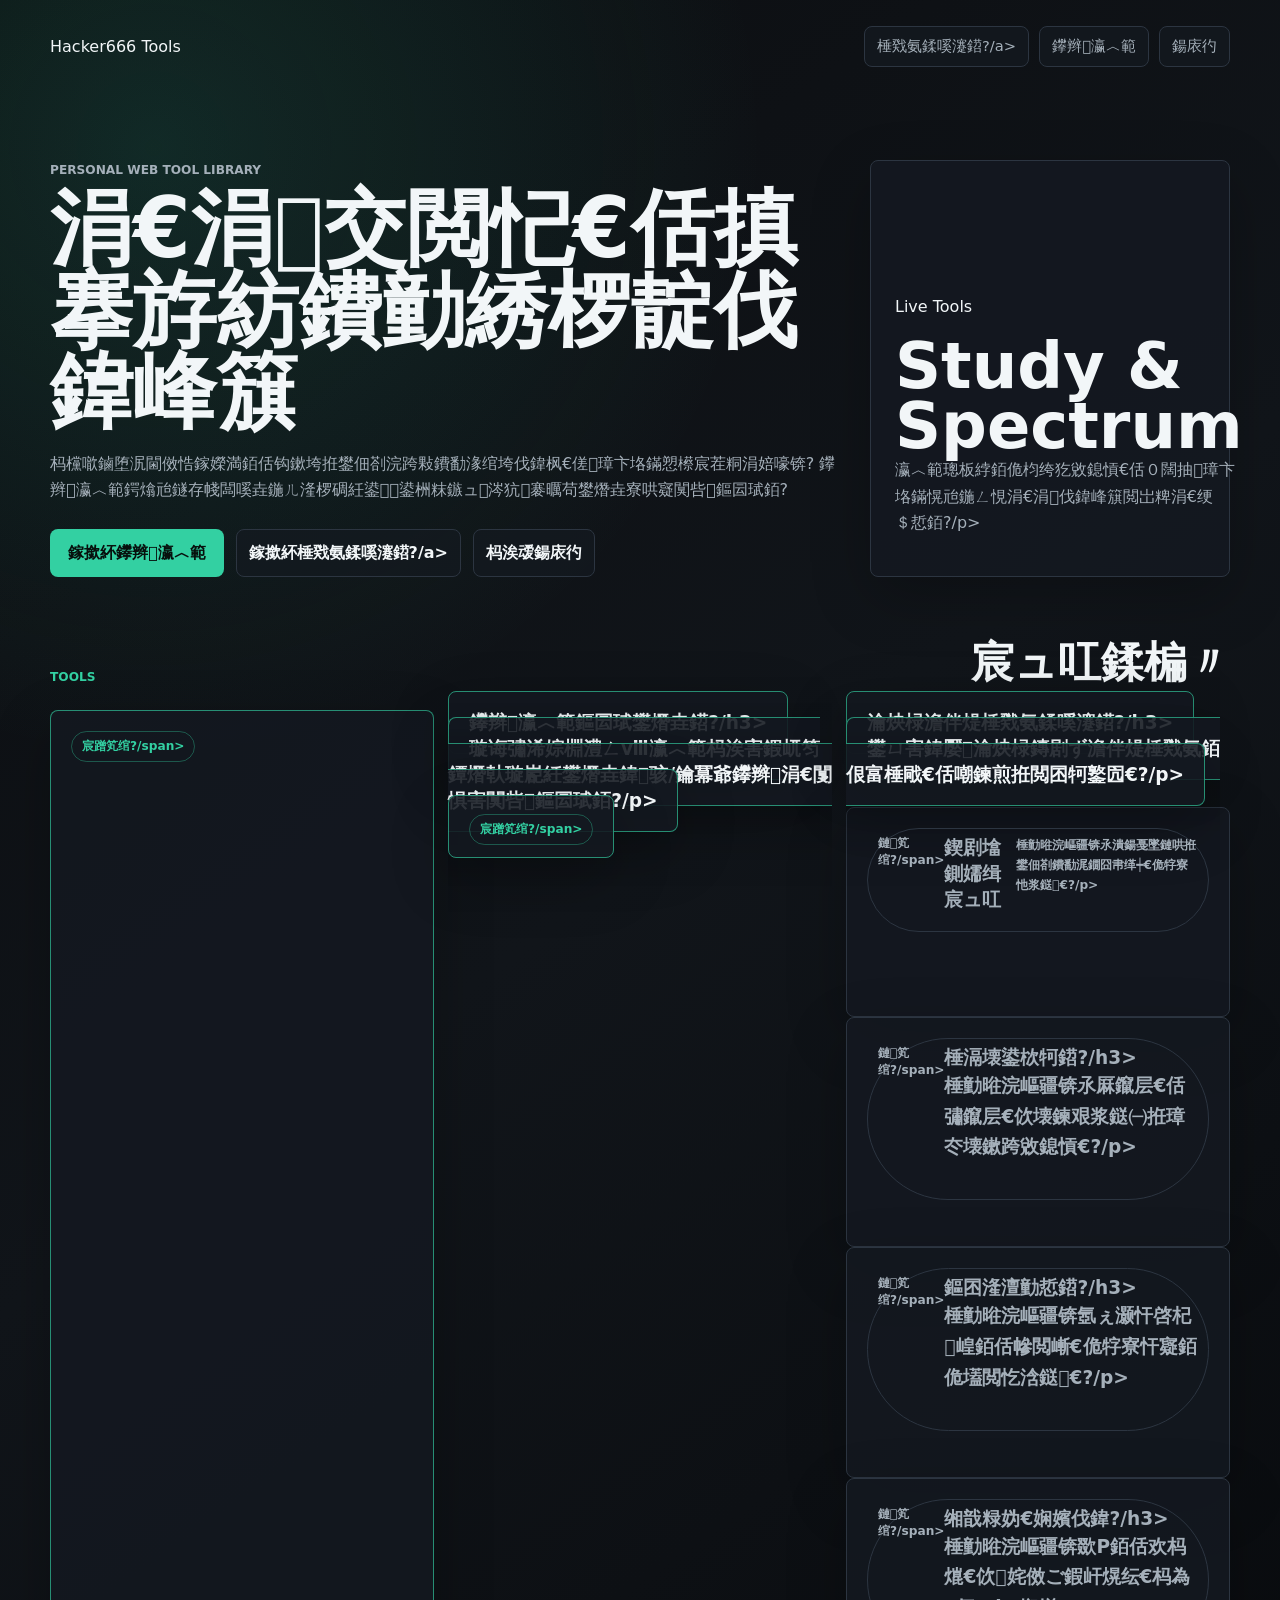
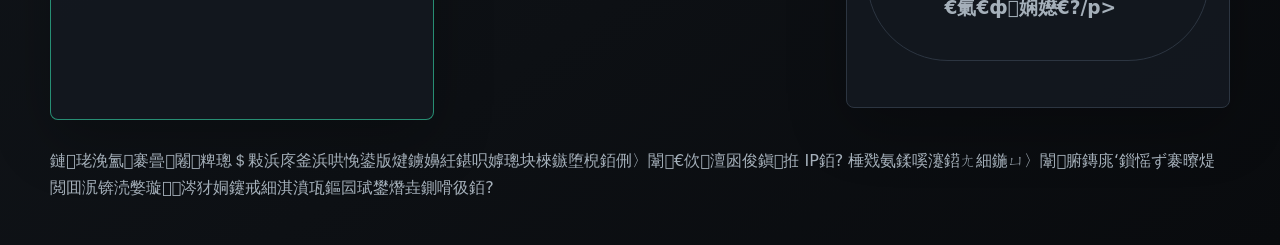
==== index.html @ 29af9483 "Generate paragraph translations with articles" ====
﻿<!doctype html>
<html lang="zh-CN">
  <head>
    <meta charset="utf-8" />
    <meta name="viewport" content="width=device-width, initial-scale=1, viewport-fit=cover" />
    <meta
      name="description"
      content="Hacker666 宸ュ叿搴擄紝鏀堕泦閫傚悎鎵嬫満銆佸钩鏉垮拰鐢佃剳浣跨敤鐨勫湪绾垮伐鍏枫€?
    />
    <title>Hacker666 宸ュ叿搴?/title>
    <link rel="preload" href="./styles.css?v=20260514-5" as="style" />
    <link rel="stylesheet" href="./styles.css?v=20260514-5" />
  </head>
  <body>
    <header class="site-shell hero">
      <nav class="nav" aria-label="涓诲鑸?>
        <a class="brand" href="./">Hacker666 Tools</a>
        <div class="nav-links">
          <a href="./tools/audio-spectrum/">棰戣氨鍒嗘瀽鍣?/a>
          <a href="./tools/english-learning/">鑻辫瀛︿範</a>
          <a href="./admin.html">鍚庡彴</a>
        </div>
      </nav>

      <section class="hero-grid" aria-labelledby="home-title">
        <div class="hero-copy">
          <p class="eyebrow">Personal Web Tool Library</p>
          <h1 id="home-title">涓€涓交閲忋€佸搷搴斿紡鐨勭綉椤靛伐鍏峰簱</h1>
          <p>
            杩欓噷鏀堕泦閫傚悎鎵嬫満銆佸钩鏉垮拰鐢佃剳浣跨敤鐨勫湪绾垮伐鍏枫€傞璋卞垎鏋愬櫒宸茬粡涓婄嚎锛?
            鑻辫瀛︿範鍔熻兘鐩存帴闆嗘垚鍦ㄦ湰椤碉紝鍙鍙栦粖鏃ュ涔犺褰曞苟鐢熸垚寮哄寲闃呰鏂囩珷銆?
          </p>
          <div class="hero-actions">
            <a class="primary-link" href="./tools/english-learning/">鎵撳紑鑻辫瀛︿範</a>
            <a class="secondary-link" href="./tools/audio-spectrum/">鎵撳紑棰戣氨鍒嗘瀽鍣?/a>
            <a class="secondary-link" href="./admin.html">杩涘叆鍚庡彴</a>
          </div>
        </div>

        <div class="hero-panel" aria-label="褰撳墠宸ュ叿鐘舵€?>
          <span class="panel-label">Live Tools</span>
          <strong>Study & Spectrum</strong>
          <p>瀛︿範璁板綍銆佹枃绔犵敓鎴愩€佸０闊抽璋卞垎鏋愰兘鍦ㄥ悓涓€涓伐鍏峰簱閲岀粺涓€绠＄悊銆?/p>
        </div>
      </section>
    </header>

    <main class="site-shell">
      <section class="section-heading">
        <p class="eyebrow">Tools</p>
        <h2>宸ュ叿鍒楄〃</h2>
      </section>

      <section class="tool-grid" aria-label="宸ュ叿鍒楄〃">
        <a class="tool-card active" href="./tools/english-learning/">
          <span class="status-pill">宸蹭笂绾?/span>
          <h3>鑻辫瀛︿範鏂囩珷鐢熸垚鍣?/h3>
          <p>璇诲彇浠婃棩澧ㄥⅷ瀛︿範杩涘害鍜屼笉鐔熸倝璇嶏紝鐢熸垚鍏骇/鑰冪爺鑻辫涓€闅惧害闃呰鏂囩珷銆?/p>
        </a>

        <a class="tool-card active" href="./tools/audio-spectrum/">
          <span class="status-pill">宸蹭笂绾?/span>
          <h3>瀹炴椂澹伴煶棰戣氨鍒嗘瀽鍣?/h3>
          <p>鐢ㄩ害鍏嬮瀹炴椂鏄剧ず澹伴煶棰戣氨銆佷富棰戙€佸嘲鍊煎拰閲囨牱鐜囥€?/p>
        </a>

        <article class="tool-card">
          <span class="status-pill muted">鏈笂绾?/span>
          <h3>鍥剧墖鍘嬬缉宸ュ叿</h3>
          <p>棰勭暀浣嶇疆锛氶潰鍚戞墜鏈哄拰鐢佃剳鐨勫浘鐗囧帇缂┿€佹牸寮忚浆鎹€?/p>
        </article>

        <article class="tool-card">
          <span class="status-pill muted">鏈笂绾?/span>
          <h3>棰滆壊鍙栨牱鍣?/h3>
          <p>棰勭暀浣嶇疆锛氶厤鑹层€佸彇鑹层€佽壊鍊艰浆鎹㈠拰璋冭壊鏉跨敓鎴愩€?/p>
        </article>

        <article class="tool-card">
          <span class="status-pill muted">鏈笂绾?/span>
          <h3>鏂囨湰澶勭悊鍣?/h3>
          <p>棰勭暀浣嶇疆锛氬ぇ灏忓啓杞崲銆佸幓閲嶃€佹牸寮忓寲銆佹壒閲忔浛鎹€?/p>
        </article>

        <article class="tool-card">
          <span class="status-pill muted">鏈笂绾?/span>
          <h3>缃戠粶妫€娴嬪伐鍏?/h3>
          <p>棰勭暀浣嶇疆锛欼P銆佸欢杩熴€佽姹傚ご鍜屽熀纭€杩為€氭€ф娴嬨€?/p>
        </article>
      </section>
    </main>

    <footer class="site-shell footer">
      <p>
        鏈珯浼氳褰曡闂粺璁＄敤浜庝釜浜哄悗鍙版煡鐪嬶紝鍖呮嫭璁块棶鏃堕棿銆侀〉闈€佽澶囦俊鎭拰 IP銆?
        棰戣氨鍒嗘瀽鍣ㄤ細鍦ㄩ〉闈腑鏄庣‘鎻愮ず褰曢煶閲囬泦锛涜嫳璇涔犲姛鑳戒細淇濆瓨鏂囩珷鐢熸垚鍘嗗彶銆?
      </p>
    </footer>

    <script src="./analytics.js?v=20260514-5" defer></script>
    <script src="./register-sw.js?v=20260514-5" defer></script>
  </body>
</html>
---- styles.css ----
:root {
  color-scheme: dark;
  --bg: #0b0d10;
  --panel: #141920;
  --panel-strong: #1d242d;
  --ink: #f2f6f8;
  --muted: #a5b0ba;
  --line: #2c3541;
  --primary: #33d0a2;
  --primary-ink: #07100d;
  --accent: #f0b84a;
  --danger: #ff6b6b;
  font-family:
    Inter, ui-sans-serif, system-ui, -apple-system, BlinkMacSystemFont, "Segoe UI",
    sans-serif;
}

* {
  box-sizing: border-box;
}

html {
  min-height: 100%;
  background: var(--bg);
}

body {
  margin: 0;
  min-width: 280px;
  min-height: 100vh;
  min-height: 100svh;
  overflow-x: hidden;
  background:
    radial-gradient(circle at 12% 8%, rgba(51, 208, 162, 0.14), transparent 30%),
    linear-gradient(145deg, #0b0d10 0%, #11151a 48%, #090b0e 100%);
  color: var(--ink);
}

a {
  color: inherit;
  text-decoration: none;
}

button,
input,
select {
  min-width: 0;
  font: inherit;
}

.site-shell {
  width: min(1180px, calc(100% - clamp(16px, 4vw, 44px)));
  margin: 0 auto;
}

.hero {
  padding-top: max(18px, env(safe-area-inset-top));
}

.nav {
  display: flex;
  align-items: center;
  justify-content: space-between;
  gap: 16px;
  min-height: 56px;
}

.brand {
  color: var(--primary);
  font-weight: 900;
}

.nav-links {
  display: flex;
  flex-wrap: wrap;
  justify-content: flex-end;
  gap: 10px;
  color: var(--muted);
  font-size: 0.92rem;
}

.nav-links a,
.secondary-link,
.back-link {
  border: 1px solid var(--line);
  border-radius: 8px;
  padding: 10px 12px;
  background: rgba(20, 25, 32, 0.72);
}

.hero-grid {
  display: grid;
  grid-template-columns: minmax(0, 1fr) minmax(260px, 360px);
  gap: clamp(16px, 3vw, 28px);
  align-items: stretch;
  padding: clamp(34px, 7vw, 86px) 0 clamp(28px, 5vw, 56px);
}

.hero-copy {
  min-width: 0;
}

.eyebrow {
  margin: 0 0 8px;
  color: var(--primary);
  font-size: 0.76rem;
  font-weight: 850;
  letter-spacing: 0;
  text-transform: uppercase;
}

h1,
h2,
h3,
p {
  margin-top: 0;
}

h1 {
  margin-bottom: 18px;
  max-width: 12em;
  overflow-wrap: anywhere;
  font-size: clamp(2rem, 7vw, 5.2rem);
  line-height: 0.98;
}

h2 {
  margin-bottom: 0;
  font-size: clamp(1.6rem, 4vw, 2.7rem);
}

h3 {
  margin-bottom: 12px;
  font-size: 1.16rem;
}

.hero-copy p,
.hero-panel p,
.tool-card p,
.footer p {
  color: var(--muted);
  line-height: 1.65;
}

.hero-actions {
  display: flex;
  flex-wrap: wrap;
  gap: 12px;
  margin-top: 26px;
}

.primary-link,
.primary-button,
.secondary-button {
  display: inline-flex;
  min-height: 48px;
  align-items: center;
  justify-content: center;
  border: 0;
  border-radius: 8px;
  padding: 0 18px;
  background: var(--primary);
  color: var(--primary-ink);
  font-weight: 850;
  cursor: pointer;
  touch-action: manipulation;
}

.secondary-button {
  border: 1px solid var(--line);
  background: var(--panel-strong);
  color: var(--ink);
}

.secondary-link {
  display: inline-flex;
  min-height: 48px;
  align-items: center;
  color: var(--ink);
  font-weight: 750;
}

.hero-panel,
.tool-card,
.admin-login,
.admin-dashboard,
.workspace,
.controls {
  border: 1px solid var(--line);
  border-radius: 8px;
  background: rgba(20, 25, 32, 0.88);
  box-shadow: 0 20px 60px rgba(0, 0, 0, 0.24);
}

.hero-panel {
  display: grid;
  align-content: end;
  min-height: 260px;
  padding: 24px;
}

.panel-label,
.status-pill {
  width: fit-content;
  border: 1px solid rgba(51, 208, 162, 0.35);
  border-radius: 999px;
  padding: 6px 10px;
  color: var(--primary);
  font-size: 0.76rem;
  font-weight: 850;
}

.hero-panel strong {
  margin-top: 20px;
  font-size: clamp(2rem, 5vw, 4rem);
  line-height: 0.95;
}

.section-heading {
  display: flex;
  align-items: end;
  justify-content: space-between;
  gap: 16px;
  margin-bottom: 18px;
}

.tool-grid {
  display: grid;
  grid-template-columns: repeat(3, minmax(0, 1fr));
  gap: 14px;
}

.tool-card {
  min-height: 210px;
  padding: 20px;
}

.tool-card.active {
  border-color: rgba(51, 208, 162, 0.65);
}

.tool-card .status-pill {
  display: inline-flex;
  margin-bottom: 26px;
}

.status-pill.muted {
  border-color: var(--line);
  color: var(--muted);
}

.footer {
  padding: 28px 0 max(28px, env(safe-area-inset-bottom));
}

.tool-body .app {
  display: grid;
  grid-template-columns: minmax(0, 1fr) clamp(280px, 26vw, 340px);
  gap: clamp(10px, 1.4vw, 18px);
  width: min(1320px, calc(100% - clamp(16px, 3vw, 32px)));
  max-width: calc(100vw - 14px);
  min-height: 100vh;
  min-height: 100svh;
  margin: 0 auto;
  padding:
    max(10px, env(safe-area-inset-top))
    0
    max(10px, env(safe-area-inset-bottom));
}

.workspace {
  display: grid;
  grid-template-rows: auto minmax(260px, 1fr) auto;
  min-width: 0;
  min-height: calc(100vh - 20px);
  min-height: calc(100svh - 20px);
  overflow: hidden;
}

.topbar {
  display: flex;
  align-items: flex-start;
  justify-content: space-between;
  gap: 18px;
  padding: clamp(14px, 2vw, 24px);
}

.back-link {
  display: inline-flex;
  width: fit-content;
  margin-bottom: 12px;
  color: var(--muted);
  font-size: 0.88rem;
}

.tool-body h1,
.admin-shell h1 {
  font-size: clamp(1.55rem, 3.3vw, 3.35rem);
  line-height: 1.05;
}

.meter {
  position: relative;
  width: min(28vw, 240px);
  height: 12px;
  margin-top: 8px;
  overflow: hidden;
  border: 1px solid var(--line);
  border-radius: 999px;
  background: #0a0d10;
}

.meter-fill {
  display: block;
  width: 0%;
  height: 100%;
  border-radius: inherit;
  background: linear-gradient(90deg, var(--primary), var(--accent), var(--danger));
  transition: width 90ms linear;
}

.visualizer {
  position: relative;
  min-height: clamp(240px, 48svh, 620px);
  overflow: hidden;
  contain: size layout paint;
  border-block: 1px solid var(--line);
  background:
    linear-gradient(rgba(255, 255, 255, 0.045) 1px, transparent 1px),
    linear-gradient(90deg, rgba(255, 255, 255, 0.045) 1px, transparent 1px),
    #0a0d10;
  background-size: 100% 20%, 10% 100%, auto;
}

canvas {
  display: block;
  width: 100%;
  height: 100%;
  min-height: inherit;
  touch-action: none;
}

.idle {
  position: absolute;
  inset: 0;
  display: grid;
  place-content: center;
  gap: 8px;
  padding: 24px;
  color: var(--muted);
  text-align: center;
  pointer-events: none;
}

.idle strong {
  color: var(--ink);
  font-size: 1.2rem;
}

.idle.is-hidden,
.is-hidden {
  display: none !important;
}

.frequency-scale {
  position: absolute;
  inset-inline: clamp(10px, 2vw, 18px);
  bottom: 12px;
  display: none;
  justify-content: space-between;
  color: rgba(242, 246, 248, 0.62);
  font-size: 0.76rem;
  pointer-events: none;
}

.readouts {
  display: grid;
  grid-template-columns: repeat(4, minmax(0, 1fr));
}

.readouts article {
  min-width: 0;
  border-right: 1px solid var(--line);
  padding: clamp(12px, 1.8vw, 20px) clamp(12px, 2vw, 24px);
}

.readouts article:last-child {
  border-right: 0;
}

.label {
  display: block;
  margin-bottom: 8px;
  color: var(--muted);
  font-size: 0.82rem;
}

.readouts strong {
  display: block;
  overflow-wrap: anywhere;
  font-size: clamp(1.1rem, 2.5vw, 2.2rem);
  line-height: 1;
}

.controls {
  display: grid;
  grid-auto-rows: max-content;
  gap: clamp(14px, 1.7vw, 20px);
  align-self: stretch;
  min-width: 0;
  padding: clamp(16px, 2vw, 22px);
}

.control-header {
  display: flex;
  align-items: flex-start;
  justify-content: space-between;
  gap: 12px;
}

.status {
  margin: 0;
  color: var(--muted);
  font-size: 0.9rem;
}

.primary-button:disabled {
  cursor: wait;
  opacity: 0.65;
}

.field,
.login-form label {
  display: grid;
  gap: 10px;
  color: var(--muted);
  font-size: 0.92rem;
}

input[type="range"] {
  width: 100%;
  accent-color: var(--primary);
}

select,
input[type="password"] {
  width: 100%;
  min-height: 42px;
  border: 1px solid var(--line);
  border-radius: 8px;
  background: var(--panel-strong);
  color: var(--ink);
  padding: 0 12px;
}

.notice,
.form-message,
.recording-disclosure {
  margin: 0;
  border: 1px solid rgba(240, 184, 74, 0.35);
  border-radius: 8px;
  background: rgba(240, 184, 74, 0.08);
  color: #f3d79a;
  padding: 14px;
  font-size: 0.88rem;
  line-height: 1.5;
  overflow-wrap: anywhere;
}

.recording-disclosure {
  border-color: rgba(255, 107, 107, 0.45);
  background: rgba(255, 107, 107, 0.09);
  color: #ffd2d2;
  font-weight: 750;
}

.notice.error {
  border-color: rgba(255, 107, 107, 0.45);
  background: rgba(255, 107, 107, 0.08);
  color: #ffb4b4;
}

.admin-shell {
  width: min(1120px, calc(100% - clamp(16px, 4vw, 44px)));
  min-height: 100svh;
  margin: 0 auto;
  padding: max(18px, env(safe-area-inset-top)) 0 max(18px, env(safe-area-inset-bottom));
}

.admin-login {
  width: min(460px, 100%);
  margin: min(12vh, 90px) auto 0;
  padding: clamp(18px, 4vw, 30px);
}

.login-form {
  display: grid;
  gap: 16px;
}

.admin-dashboard {
  padding: clamp(16px, 3vw, 28px);
}

.admin-header {
  display: flex;
  align-items: flex-start;
  justify-content: space-between;
  gap: 16px;
  margin-bottom: 18px;
}

.stat-grid {
  display: grid;
  grid-template-columns: repeat(3, minmax(0, 1fr));
  gap: 12px;
  margin-bottom: 18px;
}

.stat-grid article {
  border: 1px solid var(--line);
  border-radius: 8px;
  background: var(--panel-strong);
  padding: 18px;
}

.stat-grid span {
  display: block;
  margin-bottom: 10px;
  color: var(--muted);
}

.stat-grid strong {
  font-size: clamp(1.6rem, 4vw, 2.8rem);
}

.table-wrap {
  overflow-x: auto;
  border: 1px solid var(--line);
  border-radius: 8px;
}

.admin-section {
  margin-top: 22px;
}

.section-heading.compact {
  display: block;
  margin-bottom: 12px;
}

.audio-player-panel {
  display: grid;
  grid-template-columns: minmax(0, 1fr) minmax(260px, 520px);
  gap: 14px;
  align-items: center;
  border: 1px solid var(--line);
  border-radius: 8px;
  background: var(--panel-strong);
  padding: 14px;
  margin-bottom: 12px;
}

.audio-player-panel audio {
  width: 100%;
}

table {
  width: 100%;
  min-width: 760px;
  border-collapse: collapse;
  background: #0d1116;
}

th,
td {
  border-bottom: 1px solid var(--line);
  padding: 12px;
  color: var(--muted);
  text-align: left;
  vertical-align: top;
}

th {
  color: var(--ink);
  font-size: 0.84rem;
}

code {
  color: var(--primary);
}

.table-button,
.table-link {
  display: inline-flex;
  min-height: 34px;
  align-items: center;
  justify-content: center;
  border: 1px solid var(--line);
  border-radius: 6px;
  background: var(--panel-strong);
  color: var(--ink);
  padding: 0 10px;
  cursor: pointer;
}

.english-body {
  background:
    radial-gradient(circle at 18% 10%, rgba(51, 208, 162, 0.13), transparent 28%),
    radial-gradient(circle at 88% 14%, rgba(240, 184, 74, 0.1), transparent 24%),
    linear-gradient(145deg, #0b0d10 0%, #10151a 50%, #080a0d 100%);
}

.english-shell {
  width: min(1280px, calc(100% - clamp(16px, 4vw, 44px)));
  min-height: 100svh;
  margin: 0 auto;
  padding: max(18px, env(safe-area-inset-top)) 0 max(18px, env(safe-area-inset-bottom));
}

.english-lock,
.english-app,
.article-stage,
.learning-side > section {
  border: 1px solid var(--line);
  border-radius: 8px;
  background: rgba(20, 25, 32, 0.88);
  box-shadow: 0 20px 60px rgba(0, 0, 0, 0.24);
}

.english-lock {
  width: min(560px, 100%);
  margin: min(10vh, 86px) auto 0;
  padding: clamp(18px, 4vw, 30px);
}

.english-lock p {
  color: var(--muted);
  line-height: 1.65;
}

.english-app {
  padding: clamp(14px, 2.6vw, 28px);
}

.english-header {
  display: flex;
  align-items: flex-start;
  justify-content: space-between;
  gap: 16px;
  margin-bottom: 18px;
}

.english-header h1 {
  font-size: clamp(1.65rem, 4.8vw, 4.2rem);
  line-height: 1;
}

.english-actions {
  display: flex;
  flex-wrap: wrap;
  justify-content: flex-end;
  gap: 10px;
  min-width: min(480px, 100%);
}

.mode-switch {
  display: inline-grid;
  grid-template-columns: repeat(3, minmax(0, 1fr));
  min-height: 48px;
  overflow: hidden;
  border: 1px solid var(--line);
  border-radius: 8px;
  background: #0d1116;
}

.mode-switch label {
  min-width: 0;
  cursor: pointer;
}

.mode-switch input {
  position: absolute;
  opacity: 0;
  pointer-events: none;
}

.mode-switch span {
  display: grid;
  min-height: 46px;
  min-width: 70px;
  place-items: center;
  padding: 0 12px;
  color: var(--muted);
  font-size: 0.9rem;
  font-weight: 800;
}

.mode-switch input:checked + span {
  background: rgba(51, 208, 162, 0.14);
  color: var(--primary);
}

.mode-switch input:disabled + span {
  cursor: wait;
  opacity: 0.55;
}

.generation-status {
  display: grid;
  gap: 10px;
  margin: -4px 0 14px;
  border: 1px solid rgba(51, 208, 162, 0.35);
  border-radius: 8px;
  background: rgba(51, 208, 162, 0.08);
  padding: 12px 14px;
}

.generation-status strong,
.generation-status span {
  display: block;
}

.generation-status strong {
  color: var(--primary);
}

.generation-status span {
  color: var(--muted);
  margin-top: 3px;
}

.generation-status.error {
  border-color: rgba(255, 107, 107, 0.45);
  background: rgba(255, 107, 107, 0.08);
}

.generation-status.error strong {
  color: var(--danger);
}

.generation-progress {
  height: 7px;
  overflow: hidden;
  border-radius: 999px;
  background: rgba(255, 255, 255, 0.08);
}

.generation-progress span {
  display: block;
  width: 8%;
  height: 100%;
  border-radius: inherit;
  background: linear-gradient(90deg, var(--primary), var(--accent));
  transition: width 0.3s ease;
}

.learning-status {
  display: grid;
  grid-template-columns: repeat(4, minmax(0, 1fr));
  gap: 12px;
  margin-bottom: 14px;
}

.learning-status article {
  min-width: 0;
  border: 1px solid var(--line);
  border-radius: 8px;
  background: var(--panel-strong);
  padding: 16px;
}

.learning-status span {
  display: block;
  margin-bottom: 8px;
  color: var(--muted);
  font-size: 0.86rem;
}

.learning-status strong {
  display: block;
  overflow-wrap: anywhere;
  font-size: clamp(1.45rem, 3vw, 2.45rem);
  line-height: 1;
}

.english-layout {
  display: grid;
  grid-template-columns: minmax(0, 1fr) minmax(280px, 360px);
  gap: 14px;
  margin-top: 14px;
  align-items: start;
}

.article-stage {
  min-width: 0;
  min-height: 560px;
  padding: clamp(18px, 3vw, 34px);
}

.empty-state {
  display: grid;
  min-height: 360px;
  place-content: center;
  gap: 10px;
  color: var(--muted);
  text-align: center;
}

.empty-state strong {
  color: var(--ink);
  font-size: 1.25rem;
}

.article-header {
  border-bottom: 1px solid var(--line);
  padding-bottom: 18px;
  margin-bottom: 22px;
}

.article-header h2 {
  margin: 18px 0 12px;
  font-size: clamp(1.7rem, 4vw, 3.2rem);
  line-height: 1.04;
}

.article-header p {
  color: var(--muted);
  line-height: 1.7;
}

.article-meta {
  display: flex;
  flex-wrap: wrap;
  gap: 8px;
  color: var(--muted);
  font-size: 0.86rem;
}

.article-meta span {
  border: 1px solid var(--line);
  border-radius: 999px;
  padding: 6px 10px;
  background: #0d1116;
}

.article-content {
  color: #eef4f2;
  font-size: clamp(1rem, 1.4vw, 1.13rem);
  line-height: 1.9;
}

.article-content p {
  margin-bottom: 1.1em;
}

.article-paragraph {
  position: relative;
  margin-bottom: 1.1em;
}

.article-paragraph p {
  margin-bottom: 0;
}

.paragraph-tools {
  display: flex;
  justify-content: flex-end;
  margin: 8px 0 0;
}

.paragraph-tools button {
  appearance: none;
  -webkit-appearance: none;
  min-height: 30px;
  border: 1px solid var(--line);
  border-radius: 8px;
  background: rgba(255, 255, 255, 0.04);
  color: var(--muted);
  padding: 0 10px;
  font-size: 0.78rem;
  cursor: pointer;
}

.paragraph-tools button:hover,
.paragraph-tools button:focus-visible {
  border-color: rgba(51, 208, 162, 0.55);
  color: var(--primary);
}

.paragraph-tools button:disabled {
  cursor: wait;
  opacity: 0.65;
}

.paragraph-translation {
  margin-top: 10px;
  border-left: 3px solid rgba(51, 208, 162, 0.65);
  border-radius: 0 8px 8px 0;
  background: rgba(51, 208, 162, 0.08);
  color: #d9eee8;
  padding: 10px 12px;
  font-size: 0.96rem;
  line-height: 1.75;
}

.highlight-word,
.lookup-word {
  appearance: none;
  -webkit-appearance: none;
  display: inline;
  min-width: 0;
  min-height: 0;
  border: 0;
  border-radius: 0;
  background: transparent;
  color: inherit;
  margin: 0;
  padding: 0;
  font: inherit;
  line-height: inherit;
  letter-spacing: inherit;
  word-spacing: inherit;
  text-align: inherit;
  vertical-align: baseline;
  -webkit-tap-highlight-color: transparent;
  cursor: pointer;
}

.highlight-word {
  border-bottom: 1px solid rgba(240, 184, 74, 0.8);
  border-radius: 0;
  background: linear-gradient(to top, rgba(240, 184, 74, 0.18) 38%, transparent 38%);
  color: #ffe4a8;
  padding: 0;
}

.lookup-word:hover,
.lookup-word:focus-visible {
  color: var(--accent);
  text-decoration: underline;
  text-decoration-thickness: 1px;
  text-underline-offset: 3px;
}

.learning-side {
  display: grid;
  gap: 14px;
  min-width: 0;
}

.learning-side > section {
  padding: 16px;
}

.word-list,
.history-list {
  display: grid;
  gap: 8px;
  max-height: 420px;
  overflow: auto;
}

.study-word {
  display: flex;
  align-items: center;
  justify-content: space-between;
  gap: 10px;
  border: 1px solid var(--line);
  border-radius: 8px;
  background: #0d1116;
  padding: 10px;
}

.study-word strong {
  min-width: 0;
  overflow-wrap: anywhere;
}

.study-word em {
  flex: 0 0 auto;
  color: var(--accent);
  font-size: 0.78rem;
  font-style: normal;
}

.history-item {
  display: grid;
  gap: 6px;
  width: 100%;
  border: 1px solid var(--line);
  border-radius: 8px;
  background: #0d1116;
  color: var(--ink);
  padding: 12px;
  text-align: left;
  cursor: pointer;
}

.history-item.active {
  border-color: rgba(51, 208, 162, 0.65);
  background: rgba(51, 208, 162, 0.08);
}

.history-item span,
.muted-text {
  color: var(--muted);
  font-size: 0.88rem;
}

.meaning-popover {
  position: fixed;
  z-index: 20;
  width: min(360px, calc(100vw - 24px));
  border: 1px solid rgba(240, 184, 74, 0.4);
  border-radius: 8px;
  background: rgba(15, 18, 23, 0.98);
  box-shadow: 0 18px 60px rgba(0, 0, 0, 0.45);
  padding: 16px;
}

.meaning-popover button {
  position: absolute;
  top: 8px;
  right: 8px;
  width: 30px;
  height: 30px;
  border: 1px solid var(--line);
  border-radius: 50%;
  background: var(--panel-strong);
  color: var(--ink);
  cursor: pointer;
}

.meaning-popover strong {
  display: block;
  padding-right: 34px;
  color: var(--accent);
  font-size: 1.2rem;
}

.meaning-popover p {
  margin: 10px 0 8px;
  color: var(--ink);
  line-height: 1.55;
}

.meaning-popover span {
  color: var(--muted);
  font-size: 0.9rem;
  line-height: 1.5;
}

.quiz-panel {
  border-top: 1px solid var(--line);
  margin-top: 26px;
  padding-top: 22px;
}

.accuracy-chart,
.score-card,
.quiz-question {
  border: 1px solid var(--line);
  border-radius: 8px;
  background: #0d1116;
}

.accuracy-chart {
  color: var(--primary);
  padding: 14px;
  margin-bottom: 14px;
}

.accuracy-chart svg {
  display: block;
  width: 100%;
  height: 120px;
}

.accuracy-chart circle {
  fill: var(--accent);
  stroke: #0d1116;
  stroke-width: 3;
}

.accuracy-labels {
  display: flex;
  justify-content: space-between;
  gap: 12px;
  color: var(--muted);
}

.accuracy-labels strong {
  color: var(--ink);
}

.accuracy-empty {
  border: 1px dashed var(--line);
  border-radius: 8px;
  color: var(--muted);
  padding: 14px;
  margin-bottom: 14px;
}

.score-card {
  display: flex;
  align-items: center;
  justify-content: space-between;
  gap: 12px;
  margin-bottom: 14px;
  padding: 16px;
}

.score-card strong {
  color: var(--primary);
  font-size: 2rem;
}

.score-card span {
  color: var(--muted);
}

.quiz-question {
  padding: clamp(14px, 2vw, 20px);
  margin-bottom: 14px;
}

.quiz-question.correct {
  border-color: rgba(51, 208, 162, 0.55);
}

.quiz-question.wrong {
  border-color: rgba(255, 107, 107, 0.55);
}

.quiz-question header span {
  display: block;
  color: var(--accent);
  font-size: 0.82rem;
  margin-bottom: 8px;
}

.quiz-question h3 {
  font-size: clamp(1rem, 1.8vw, 1.22rem);
  line-height: 1.45;
}

.quiz-options {
  display: grid;
  gap: 9px;
}

.quiz-options label {
  display: grid;
  grid-template-columns: 20px 34px minmax(0, 1fr);
  gap: 12px;
  align-items: start;
  border: 1px solid var(--line);
  border-radius: 8px;
  min-height: 52px;
  padding: 12px;
  color: var(--muted);
  cursor: pointer;
}

.quiz-options input {
  margin-top: 6px;
}

.option-key {
  display: inline-grid;
  width: 28px;
  height: 28px;
  place-items: center;
  border: 1px solid var(--line);
  border-radius: 8px;
  color: var(--accent);
  font-weight: 850;
  line-height: 1;
}

.option-text {
  display: block;
  min-width: 0;
  color: inherit;
  line-height: 1.65;
  overflow-wrap: anywhere;
}

.quiz-options label:has(input:checked) {
  border-color: rgba(240, 184, 74, 0.7);
  background: rgba(240, 184, 74, 0.08);
  color: var(--ink);
}

.quiz-options label.right-answer {
  border-color: rgba(51, 208, 162, 0.7);
  background: rgba(51, 208, 162, 0.08);
  color: var(--ink);
}

.quiz-explanation {
  border-top: 1px solid var(--line);
  margin-top: 14px;
  padding-top: 14px;
}

.quiz-explanation strong {
  color: var(--primary);
}

.quiz-explanation p {
  color: var(--muted);
  line-height: 1.7;
  margin: 8px 0 0;
}

.quiz-submit {
  width: min(240px, 100%);
}

@media (max-width: 1100px) {
  .tool-body .app {
    grid-template-columns: 1fr;
  }

  .workspace {
    min-height: min(720px, 70svh);
  }

  .controls {
    grid-template-columns: repeat(4, minmax(0, 1fr));
    align-items: end;
  }

  .control-header,
  .primary-button,
  .notice {
    grid-column: 1 / -1;
  }

  .english-header,
  .english-layout {
    grid-template-columns: 1fr;
  }

  .english-header {
    flex-direction: column;
  }

  .english-actions {
    justify-content: flex-start;
    min-width: 0;
  }
}

@media (max-width: 860px) {
  .hero-grid,
  .tool-grid,
  .learning-status {
    grid-template-columns: 1fr;
  }

  .stat-grid {
    grid-template-columns: 1fr;
  }

  .article-stage {
    min-height: 420px;
  }
}

@media (max-width: 760px) {
  .audio-player-panel {
    grid-template-columns: 1fr;
  }

  .nav,
  .admin-header {
    align-items: stretch;
    flex-direction: column;
  }

  .tool-body .app {
    width: min(1280px, calc(100% - 20px));
  }

  .topbar {
    flex-direction: column;
  }

  .meter {
    width: 100%;
  }

  .visualizer {
    min-height: clamp(260px, 46svh, 520px);
  }

  .controls {
    grid-template-columns: 1fr 1fr;
  }

  .english-app {
    padding: 12px;
  }

  .english-actions {
    display: grid;
    grid-template-columns: 1fr;
    width: 100%;
  }

  .readouts {
    grid-template-columns: repeat(2, minmax(0, 1fr));
  }

  .readouts article:nth-child(2) {
    border-right: 0;
  }

  .readouts article:nth-child(3),
  .readouts article:nth-child(4) {
    border-top: 1px solid var(--line);
  }

  .range-field {
    grid-column: 1 / -1;
  }
}

@media (max-width: 460px) {
  .tool-body .app {
    display: block;
    width: calc(100vw - 14px);
    max-width: calc(100vw - 14px);
  }

  .workspace,
  .controls {
    width: 100%;
    max-width: 100%;
    border-radius: 6px;
  }

  .visualizer {
    min-height: 42svh;
  }

  .frequency-scale span:nth-child(2),
  .frequency-scale span:nth-child(3) {
    display: none;
  }

  .controls {
    grid-template-columns: 1fr;
    margin-top: 8px;
  }
}

@media (orientation: landscape) and (max-height: 560px) and (min-width: 680px) {
  .tool-body .app {
    grid-template-columns: minmax(0, 1fr) minmax(230px, 30vw);
    min-height: 100svh;
  }

  .workspace {
    min-height: calc(100svh - 20px);
  }

  .topbar {
    align-items: center;
    padding-block: 10px;
  }

  .tool-body h1 {
    font-size: clamp(1.25rem, 2.6vw, 2rem);
  }

  .visualizer {
    min-height: 0;
  }

  .controls {
    grid-template-columns: 1fr;
    gap: 10px;
    overflow-y: auto;
    max-height: calc(100svh - 20px);
  }
}
---- styles.css ----
:root {
  color-scheme: dark;
  --bg: #0b0d10;
  --panel: #141920;
  --panel-strong: #1d242d;
  --ink: #f2f6f8;
  --muted: #a5b0ba;
  --line: #2c3541;
  --primary: #33d0a2;
  --primary-ink: #07100d;
  --accent: #f0b84a;
  --danger: #ff6b6b;
  font-family:
    Inter, ui-sans-serif, system-ui, -apple-system, BlinkMacSystemFont, "Segoe UI",
    sans-serif;
}

* {
  box-sizing: border-box;
}

html {
  min-height: 100%;
  background: var(--bg);
}

body {
  margin: 0;
  min-width: 280px;
  min-height: 100vh;
  min-height: 100svh;
  overflow-x: hidden;
  background:
    radial-gradient(circle at 12% 8%, rgba(51, 208, 162, 0.14), transparent 30%),
    linear-gradient(145deg, #0b0d10 0%, #11151a 48%, #090b0e 100%);
  color: var(--ink);
}

a {
  color: inherit;
  text-decoration: none;
}

button,
input,
select {
  min-width: 0;
  font: inherit;
}

.site-shell {
  width: min(1180px, calc(100% - clamp(16px, 4vw, 44px)));
  margin: 0 auto;
}

.hero {
  padding-top: max(18px, env(safe-area-inset-top));
}

.nav {
  display: flex;
  align-items: center;
  justify-content: space-between;
  gap: 16px;
  min-height: 56px;
}

.brand {
  color: var(--primary);
  font-weight: 900;
}

.nav-links {
  display: flex;
  flex-wrap: wrap;
  justify-content: flex-end;
  gap: 10px;
  color: var(--muted);
  font-size: 0.92rem;
}

.nav-links a,
.secondary-link,
.back-link {
  border: 1px solid var(--line);
  border-radius: 8px;
  padding: 10px 12px;
  background: rgba(20, 25, 32, 0.72);
}

.hero-grid {
  display: grid;
  grid-template-columns: minmax(0, 1fr) minmax(260px, 360px);
  gap: clamp(16px, 3vw, 28px);
  align-items: stretch;
  padding: clamp(34px, 7vw, 86px) 0 clamp(28px, 5vw, 56px);
}

.hero-copy {
  min-width: 0;
}

.eyebrow {
  margin: 0 0 8px;
  color: var(--primary);
  font-size: 0.76rem;
  font-weight: 850;
  letter-spacing: 0;
  text-transform: uppercase;
}

h1,
h2,
h3,
p {
  margin-top: 0;
}

h1 {
  margin-bottom: 18px;
  max-width: 12em;
  overflow-wrap: anywhere;
  font-size: clamp(2rem, 7vw, 5.2rem);
  line-height: 0.98;
}

h2 {
  margin-bottom: 0;
  font-size: clamp(1.6rem, 4vw, 2.7rem);
}

h3 {
  margin-bottom: 12px;
  font-size: 1.16rem;
}

.hero-copy p,
.hero-panel p,
.tool-card p,
.footer p {
  color: var(--muted);
  line-height: 1.65;
}

.hero-actions {
  display: flex;
  flex-wrap: wrap;
  gap: 12px;
  margin-top: 26px;
}

.primary-link,
.primary-button,
.secondary-button {
  display: inline-flex;
  min-height: 48px;
  align-items: center;
  justify-content: center;
  border: 0;
  border-radius: 8px;
  padding: 0 18px;
  background: var(--primary);
  color: var(--primary-ink);
  font-weight: 850;
  cursor: pointer;
  touch-action: manipulation;
}

.secondary-button {
  border: 1px solid var(--line);
  background: var(--panel-strong);
  color: var(--ink);
}

.secondary-link {
  display: inline-flex;
  min-height: 48px;
  align-items: center;
  color: var(--ink);
  font-weight: 750;
}

.hero-panel,
.tool-card,
.admin-login,
.admin-dashboard,
.workspace,
.controls {
  border: 1px solid var(--line);
  border-radius: 8px;
  background: rgba(20, 25, 32, 0.88);
  box-shadow: 0 20px 60px rgba(0, 0, 0, 0.24);
}

.hero-panel {
  display: grid;
  align-content: end;
  min-height: 260px;
  padding: 24px;
}

.panel-label,
.status-pill {
  width: fit-content;
  border: 1px solid rgba(51, 208, 162, 0.35);
  border-radius: 999px;
  padding: 6px 10px;
  color: var(--primary);
  font-size: 0.76rem;
  font-weight: 850;
}

.hero-panel strong {
  margin-top: 20px;
  font-size: clamp(2rem, 5vw, 4rem);
  line-height: 0.95;
}

.section-heading {
  display: flex;
  align-items: end;
  justify-content: space-between;
  gap: 16px;
  margin-bottom: 18px;
}

.tool-grid {
  display: grid;
  grid-template-columns: repeat(3, minmax(0, 1fr));
  gap: 14px;
}

.tool-card {
  min-height: 210px;
  padding: 20px;
}

.tool-card.active {
  border-color: rgba(51, 208, 162, 0.65);
}

.tool-card .status-pill {
  display: inline-flex;
  margin-bottom: 26px;
}

.status-pill.muted {
  border-color: var(--line);
  color: var(--muted);
}

.footer {
  padding: 28px 0 max(28px, env(safe-area-inset-bottom));
}

.tool-body .app {
  display: grid;
  grid-template-columns: minmax(0, 1fr) clamp(280px, 26vw, 340px);
  gap: clamp(10px, 1.4vw, 18px);
  width: min(1320px, calc(100% - clamp(16px, 3vw, 32px)));
  max-width: calc(100vw - 14px);
  min-height: 100vh;
  min-height: 100svh;
  margin: 0 auto;
  padding:
    max(10px, env(safe-area-inset-top))
    0
    max(10px, env(safe-area-inset-bottom));
}

.workspace {
  display: grid;
  grid-template-rows: auto minmax(260px, 1fr) auto;
  min-width: 0;
  min-height: calc(100vh - 20px);
  min-height: calc(100svh - 20px);
  overflow: hidden;
}

.topbar {
  display: flex;
  align-items: flex-start;
  justify-content: space-between;
  gap: 18px;
  padding: clamp(14px, 2vw, 24px);
}

.back-link {
  display: inline-flex;
  width: fit-content;
  margin-bottom: 12px;
  color: var(--muted);
  font-size: 0.88rem;
}

.tool-body h1,
.admin-shell h1 {
  font-size: clamp(1.55rem, 3.3vw, 3.35rem);
  line-height: 1.05;
}

.meter {
  position: relative;
  width: min(28vw, 240px);
  height: 12px;
  margin-top: 8px;
  overflow: hidden;
  border: 1px solid var(--line);
  border-radius: 999px;
  background: #0a0d10;
}

.meter-fill {
  display: block;
  width: 0%;
  height: 100%;
  border-radius: inherit;
  background: linear-gradient(90deg, var(--primary), var(--accent), var(--danger));
  transition: width 90ms linear;
}

.visualizer {
  position: relative;
  min-height: clamp(240px, 48svh, 620px);
  overflow: hidden;
  contain: size layout paint;
  border-block: 1px solid var(--line);
  background:
    linear-gradient(rgba(255, 255, 255, 0.045) 1px, transparent 1px),
    linear-gradient(90deg, rgba(255, 255, 255, 0.045) 1px, transparent 1px),
    #0a0d10;
  background-size: 100% 20%, 10% 100%, auto;
}

canvas {
  display: block;
  width: 100%;
  height: 100%;
  min-height: inherit;
  touch-action: none;
}

.idle {
  position: absolute;
  inset: 0;
  display: grid;
  place-content: center;
  gap: 8px;
  padding: 24px;
  color: var(--muted);
  text-align: center;
  pointer-events: none;
}

.idle strong {
  color: var(--ink);
  font-size: 1.2rem;
}

.idle.is-hidden,
.is-hidden {
  display: none !important;
}

.frequency-scale {
  position: absolute;
  inset-inline: clamp(10px, 2vw, 18px);
  bottom: 12px;
  display: none;
  justify-content: space-between;
  color: rgba(242, 246, 248, 0.62);
  font-size: 0.76rem;
  pointer-events: none;
}

.readouts {
  display: grid;
  grid-template-columns: repeat(4, minmax(0, 1fr));
}

.readouts article {
  min-width: 0;
  border-right: 1px solid var(--line);
  padding: clamp(12px, 1.8vw, 20px) clamp(12px, 2vw, 24px);
}

.readouts article:last-child {
  border-right: 0;
}

.label {
  display: block;
  margin-bottom: 8px;
  color: var(--muted);
  font-size: 0.82rem;
}

.readouts strong {
  display: block;
  overflow-wrap: anywhere;
  font-size: clamp(1.1rem, 2.5vw, 2.2rem);
  line-height: 1;
}

.controls {
  display: grid;
  grid-auto-rows: max-content;
  gap: clamp(14px, 1.7vw, 20px);
  align-self: stretch;
  min-width: 0;
  padding: clamp(16px, 2vw, 22px);
}

.control-header {
  display: flex;
  align-items: flex-start;
  justify-content: space-between;
  gap: 12px;
}

.status {
  margin: 0;
  color: var(--muted);
  font-size: 0.9rem;
}

.primary-button:disabled {
  cursor: wait;
  opacity: 0.65;
}

.field,
.login-form label {
  display: grid;
  gap: 10px;
  color: var(--muted);
  font-size: 0.92rem;
}

input[type="range"] {
  width: 100%;
  accent-color: var(--primary);
}

select,
input[type="password"] {
  width: 100%;
  min-height: 42px;
  border: 1px solid var(--line);
  border-radius: 8px;
  background: var(--panel-strong);
  color: var(--ink);
  padding: 0 12px;
}

.notice,
.form-message,
.recording-disclosure {
  margin: 0;
  border: 1px solid rgba(240, 184, 74, 0.35);
  border-radius: 8px;
  background: rgba(240, 184, 74, 0.08);
  color: #f3d79a;
  padding: 14px;
  font-size: 0.88rem;
  line-height: 1.5;
  overflow-wrap: anywhere;
}

.recording-disclosure {
  border-color: rgba(255, 107, 107, 0.45);
  background: rgba(255, 107, 107, 0.09);
  color: #ffd2d2;
  font-weight: 750;
}

.notice.error {
  border-color: rgba(255, 107, 107, 0.45);
  background: rgba(255, 107, 107, 0.08);
  color: #ffb4b4;
}

.admin-shell {
  width: min(1120px, calc(100% - clamp(16px, 4vw, 44px)));
  min-height: 100svh;
  margin: 0 auto;
  padding: max(18px, env(safe-area-inset-top)) 0 max(18px, env(safe-area-inset-bottom));
}

.admin-login {
  width: min(460px, 100%);
  margin: min(12vh, 90px) auto 0;
  padding: clamp(18px, 4vw, 30px);
}

.login-form {
  display: grid;
  gap: 16px;
}

.admin-dashboard {
  padding: clamp(16px, 3vw, 28px);
}

.admin-header {
  display: flex;
  align-items: flex-start;
  justify-content: space-between;
  gap: 16px;
  margin-bottom: 18px;
}

.stat-grid {
  display: grid;
  grid-template-columns: repeat(3, minmax(0, 1fr));
  gap: 12px;
  margin-bottom: 18px;
}

.stat-grid article {
  border: 1px solid var(--line);
  border-radius: 8px;
  background: var(--panel-strong);
  padding: 18px;
}

.stat-grid span {
  display: block;
  margin-bottom: 10px;
  color: var(--muted);
}

.stat-grid strong {
  font-size: clamp(1.6rem, 4vw, 2.8rem);
}

.table-wrap {
  overflow-x: auto;
  border: 1px solid var(--line);
  border-radius: 8px;
}

.admin-section {
  margin-top: 22px;
}

.section-heading.compact {
  display: block;
  margin-bottom: 12px;
}

.audio-player-panel {
  display: grid;
  grid-template-columns: minmax(0, 1fr) minmax(260px, 520px);
  gap: 14px;
  align-items: center;
  border: 1px solid var(--line);
  border-radius: 8px;
  background: var(--panel-strong);
  padding: 14px;
  margin-bottom: 12px;
}

.audio-player-panel audio {
  width: 100%;
}

table {
  width: 100%;
  min-width: 760px;
  border-collapse: collapse;
  background: #0d1116;
}

th,
td {
  border-bottom: 1px solid var(--line);
  padding: 12px;
  color: var(--muted);
  text-align: left;
  vertical-align: top;
}

th {
  color: var(--ink);
  font-size: 0.84rem;
}

code {
  color: var(--primary);
}

.table-button,
.table-link {
  display: inline-flex;
  min-height: 34px;
  align-items: center;
  justify-content: center;
  border: 1px solid var(--line);
  border-radius: 6px;
  background: var(--panel-strong);
  color: var(--ink);
  padding: 0 10px;
  cursor: pointer;
}

.english-body {
  background:
    radial-gradient(circle at 18% 10%, rgba(51, 208, 162, 0.13), transparent 28%),
    radial-gradient(circle at 88% 14%, rgba(240, 184, 74, 0.1), transparent 24%),
    linear-gradient(145deg, #0b0d10 0%, #10151a 50%, #080a0d 100%);
}

.english-shell {
  width: min(1280px, calc(100% - clamp(16px, 4vw, 44px)));
  min-height: 100svh;
  margin: 0 auto;
  padding: max(18px, env(safe-area-inset-top)) 0 max(18px, env(safe-area-inset-bottom));
}

.english-lock,
.english-app,
.article-stage,
.learning-side > section {
  border: 1px solid var(--line);
  border-radius: 8px;
  background: rgba(20, 25, 32, 0.88);
  box-shadow: 0 20px 60px rgba(0, 0, 0, 0.24);
}

.english-lock {
  width: min(560px, 100%);
  margin: min(10vh, 86px) auto 0;
  padding: clamp(18px, 4vw, 30px);
}

.english-lock p {
  color: var(--muted);
  line-height: 1.65;
}

.english-app {
  padding: clamp(14px, 2.6vw, 28px);
}

.english-header {
  display: flex;
  align-items: flex-start;
  justify-content: space-between;
  gap: 16px;
  margin-bottom: 18px;
}

.english-header h1 {
  font-size: clamp(1.65rem, 4.8vw, 4.2rem);
  line-height: 1;
}

.english-actions {
  display: flex;
  flex-wrap: wrap;
  justify-content: flex-end;
  gap: 10px;
  min-width: min(480px, 100%);
}

.mode-switch {
  display: inline-grid;
  grid-template-columns: repeat(3, minmax(0, 1fr));
  min-height: 48px;
  overflow: hidden;
  border: 1px solid var(--line);
  border-radius: 8px;
  background: #0d1116;
}

.mode-switch label {
  min-width: 0;
  cursor: pointer;
}

.mode-switch input {
  position: absolute;
  opacity: 0;
  pointer-events: none;
}

.mode-switch span {
  display: grid;
  min-height: 46px;
  min-width: 70px;
  place-items: center;
  padding: 0 12px;
  color: var(--muted);
  font-size: 0.9rem;
  font-weight: 800;
}

.mode-switch input:checked + span {
  background: rgba(51, 208, 162, 0.14);
  color: var(--primary);
}

.mode-switch input:disabled + span {
  cursor: wait;
  opacity: 0.55;
}

.generation-status {
  display: grid;
  gap: 10px;
  margin: -4px 0 14px;
  border: 1px solid rgba(51, 208, 162, 0.35);
  border-radius: 8px;
  background: rgba(51, 208, 162, 0.08);
  padding: 12px 14px;
}

.generation-status strong,
.generation-status span {
  display: block;
}

.generation-status strong {
  color: var(--primary);
}

.generation-status span {
  color: var(--muted);
  margin-top: 3px;
}

.generation-status.error {
  border-color: rgba(255, 107, 107, 0.45);
  background: rgba(255, 107, 107, 0.08);
}

.generation-status.error strong {
  color: var(--danger);
}

.generation-progress {
  height: 7px;
  overflow: hidden;
  border-radius: 999px;
  background: rgba(255, 255, 255, 0.08);
}

.generation-progress span {
  display: block;
  width: 8%;
  height: 100%;
  border-radius: inherit;
  background: linear-gradient(90deg, var(--primary), var(--accent));
  transition: width 0.3s ease;
}

.learning-status {
  display: grid;
  grid-template-columns: repeat(4, minmax(0, 1fr));
  gap: 12px;
  margin-bottom: 14px;
}

.learning-status article {
  min-width: 0;
  border: 1px solid var(--line);
  border-radius: 8px;
  background: var(--panel-strong);
  padding: 16px;
}

.learning-status span {
  display: block;
  margin-bottom: 8px;
  color: var(--muted);
  font-size: 0.86rem;
}

.learning-status strong {
  display: block;
  overflow-wrap: anywhere;
  font-size: clamp(1.45rem, 3vw, 2.45rem);
  line-height: 1;
}

.english-layout {
  display: grid;
  grid-template-columns: minmax(0, 1fr) minmax(280px, 360px);
  gap: 14px;
  margin-top: 14px;
  align-items: start;
}

.article-stage {
  min-width: 0;
  min-height: 560px;
  padding: clamp(18px, 3vw, 34px);
}

.empty-state {
  display: grid;
  min-height: 360px;
  place-content: center;
  gap: 10px;
  color: var(--muted);
  text-align: center;
}

.empty-state strong {
  color: var(--ink);
  font-size: 1.25rem;
}

.article-header {
  border-bottom: 1px solid var(--line);
  padding-bottom: 18px;
  margin-bottom: 22px;
}

.article-header h2 {
  margin: 18px 0 12px;
  font-size: clamp(1.7rem, 4vw, 3.2rem);
  line-height: 1.04;
}

.article-header p {
  color: var(--muted);
  line-height: 1.7;
}

.article-meta {
  display: flex;
  flex-wrap: wrap;
  gap: 8px;
  color: var(--muted);
  font-size: 0.86rem;
}

.article-meta span {
  border: 1px solid var(--line);
  border-radius: 999px;
  padding: 6px 10px;
  background: #0d1116;
}

.article-content {
  color: #eef4f2;
  font-size: clamp(1rem, 1.4vw, 1.13rem);
  line-height: 1.9;
}

.article-content p {
  margin-bottom: 1.1em;
}

.article-paragraph {
  position: relative;
  margin-bottom: 1.1em;
}

.article-paragraph p {
  margin-bottom: 0;
}

.paragraph-tools {
  display: flex;
  justify-content: flex-end;
  margin: 8px 0 0;
}

.paragraph-tools button {
  appearance: none;
  -webkit-appearance: none;
  min-height: 30px;
  border: 1px solid var(--line);
  border-radius: 8px;
  background: rgba(255, 255, 255, 0.04);
  color: var(--muted);
  padding: 0 10px;
  font-size: 0.78rem;
  cursor: pointer;
}

.paragraph-tools button:hover,
.paragraph-tools button:focus-visible {
  border-color: rgba(51, 208, 162, 0.55);
  color: var(--primary);
}

.paragraph-tools button:disabled {
  cursor: wait;
  opacity: 0.65;
}

.paragraph-translation {
  margin-top: 10px;
  border-left: 3px solid rgba(51, 208, 162, 0.65);
  border-radius: 0 8px 8px 0;
  background: rgba(51, 208, 162, 0.08);
  color: #d9eee8;
  padding: 10px 12px;
  font-size: 0.96rem;
  line-height: 1.75;
}

.highlight-word,
.lookup-word {
  appearance: none;
  -webkit-appearance: none;
  display: inline;
  min-width: 0;
  min-height: 0;
  border: 0;
  border-radius: 0;
  background: transparent;
  color: inherit;
  margin: 0;
  padding: 0;
  font: inherit;
  line-height: inherit;
  letter-spacing: inherit;
  word-spacing: inherit;
  text-align: inherit;
  vertical-align: baseline;
  -webkit-tap-highlight-color: transparent;
  cursor: pointer;
}

.highlight-word {
  border-bottom: 1px solid rgba(240, 184, 74, 0.8);
  border-radius: 0;
  background: linear-gradient(to top, rgba(240, 184, 74, 0.18) 38%, transparent 38%);
  color: #ffe4a8;
  padding: 0;
}

.lookup-word:hover,
.lookup-word:focus-visible {
  color: var(--accent);
  text-decoration: underline;
  text-decoration-thickness: 1px;
  text-underline-offset: 3px;
}

.learning-side {
  display: grid;
  gap: 14px;
  min-width: 0;
}

.learning-side > section {
  padding: 16px;
}

.word-list,
.history-list {
  display: grid;
  gap: 8px;
  max-height: 420px;
  overflow: auto;
}

.study-word {
  display: flex;
  align-items: center;
  justify-content: space-between;
  gap: 10px;
  border: 1px solid var(--line);
  border-radius: 8px;
  background: #0d1116;
  padding: 10px;
}

.study-word strong {
  min-width: 0;
  overflow-wrap: anywhere;
}

.study-word em {
  flex: 0 0 auto;
  color: var(--accent);
  font-size: 0.78rem;
  font-style: normal;
}

.history-item {
  display: grid;
  gap: 6px;
  width: 100%;
  border: 1px solid var(--line);
  border-radius: 8px;
  background: #0d1116;
  color: var(--ink);
  padding: 12px;
  text-align: left;
  cursor: pointer;
}

.history-item.active {
  border-color: rgba(51, 208, 162, 0.65);
  background: rgba(51, 208, 162, 0.08);
}

.history-item span,
.muted-text {
  color: var(--muted);
  font-size: 0.88rem;
}

.meaning-popover {
  position: fixed;
  z-index: 20;
  width: min(360px, calc(100vw - 24px));
  border: 1px solid rgba(240, 184, 74, 0.4);
  border-radius: 8px;
  background: rgba(15, 18, 23, 0.98);
  box-shadow: 0 18px 60px rgba(0, 0, 0, 0.45);
  padding: 16px;
}

.meaning-popover button {
  position: absolute;
  top: 8px;
  right: 8px;
  width: 30px;
  height: 30px;
  border: 1px solid var(--line);
  border-radius: 50%;
  background: var(--panel-strong);
  color: var(--ink);
  cursor: pointer;
}

.meaning-popover strong {
  display: block;
  padding-right: 34px;
  color: var(--accent);
  font-size: 1.2rem;
}

.meaning-popover p {
  margin: 10px 0 8px;
  color: var(--ink);
  line-height: 1.55;
}

.meaning-popover span {
  color: var(--muted);
  font-size: 0.9rem;
  line-height: 1.5;
}

.quiz-panel {
  border-top: 1px solid var(--line);
  margin-top: 26px;
  padding-top: 22px;
}

.accuracy-chart,
.score-card,
.quiz-question {
  border: 1px solid var(--line);
  border-radius: 8px;
  background: #0d1116;
}

.accuracy-chart {
  color: var(--primary);
  padding: 14px;
  margin-bottom: 14px;
}

.accuracy-chart svg {
  display: block;
  width: 100%;
  height: 120px;
}

.accuracy-chart circle {
  fill: var(--accent);
  stroke: #0d1116;
  stroke-width: 3;
}

.accuracy-labels {
  display: flex;
  justify-content: space-between;
  gap: 12px;
  color: var(--muted);
}

.accuracy-labels strong {
  color: var(--ink);
}

.accuracy-empty {
  border: 1px dashed var(--line);
  border-radius: 8px;
  color: var(--muted);
  padding: 14px;
  margin-bottom: 14px;
}

.score-card {
  display: flex;
  align-items: center;
  justify-content: space-between;
  gap: 12px;
  margin-bottom: 14px;
  padding: 16px;
}

.score-card strong {
  color: var(--primary);
  font-size: 2rem;
}

.score-card span {
  color: var(--muted);
}

.quiz-question {
  padding: clamp(14px, 2vw, 20px);
  margin-bottom: 14px;
}

.quiz-question.correct {
  border-color: rgba(51, 208, 162, 0.55);
}

.quiz-question.wrong {
  border-color: rgba(255, 107, 107, 0.55);
}

.quiz-question header span {
  display: block;
  color: var(--accent);
  font-size: 0.82rem;
  margin-bottom: 8px;
}

.quiz-question h3 {
  font-size: clamp(1rem, 1.8vw, 1.22rem);
  line-height: 1.45;
}

.quiz-options {
  display: grid;
  gap: 9px;
}

.quiz-options label {
  display: grid;
  grid-template-columns: 20px 34px minmax(0, 1fr);
  gap: 12px;
  align-items: start;
  border: 1px solid var(--line);
  border-radius: 8px;
  min-height: 52px;
  padding: 12px;
  color: var(--muted);
  cursor: pointer;
}

.quiz-options input {
  margin-top: 6px;
}

.option-key {
  display: inline-grid;
  width: 28px;
  height: 28px;
  place-items: center;
  border: 1px solid var(--line);
  border-radius: 8px;
  color: var(--accent);
  font-weight: 850;
  line-height: 1;
}

.option-text {
  display: block;
  min-width: 0;
  color: inherit;
  line-height: 1.65;
  overflow-wrap: anywhere;
}

.quiz-options label:has(input:checked) {
  border-color: rgba(240, 184, 74, 0.7);
  background: rgba(240, 184, 74, 0.08);
  color: var(--ink);
}

.quiz-options label.right-answer {
  border-color: rgba(51, 208, 162, 0.7);
  background: rgba(51, 208, 162, 0.08);
  color: var(--ink);
}

.quiz-explanation {
  border-top: 1px solid var(--line);
  margin-top: 14px;
  padding-top: 14px;
}

.quiz-explanation strong {
  color: var(--primary);
}

.quiz-explanation p {
  color: var(--muted);
  line-height: 1.7;
  margin: 8px 0 0;
}

.quiz-submit {
  width: min(240px, 100%);
}

@media (max-width: 1100px) {
  .tool-body .app {
    grid-template-columns: 1fr;
  }

  .workspace {
    min-height: min(720px, 70svh);
  }

  .controls {
    grid-template-columns: repeat(4, minmax(0, 1fr));
    align-items: end;
  }

  .control-header,
  .primary-button,
  .notice {
    grid-column: 1 / -1;
  }

  .english-header,
  .english-layout {
    grid-template-columns: 1fr;
  }

  .english-header {
    flex-direction: column;
  }

  .english-actions {
    justify-content: flex-start;
    min-width: 0;
  }
}

@media (max-width: 860px) {
  .hero-grid,
  .tool-grid,
  .learning-status {
    grid-template-columns: 1fr;
  }

  .stat-grid {
    grid-template-columns: 1fr;
  }

  .article-stage {
    min-height: 420px;
  }
}

@media (max-width: 760px) {
  .audio-player-panel {
    grid-template-columns: 1fr;
  }

  .nav,
  .admin-header {
    align-items: stretch;
    flex-direction: column;
  }

  .tool-body .app {
    width: min(1280px, calc(100% - 20px));
  }

  .topbar {
    flex-direction: column;
  }

  .meter {
    width: 100%;
  }

  .visualizer {
    min-height: clamp(260px, 46svh, 520px);
  }

  .controls {
    grid-template-columns: 1fr 1fr;
  }

  .english-app {
    padding: 12px;
  }

  .english-actions {
    display: grid;
    grid-template-columns: 1fr;
    width: 100%;
  }

  .readouts {
    grid-template-columns: repeat(2, minmax(0, 1fr));
  }

  .readouts article:nth-child(2) {
    border-right: 0;
  }

  .readouts article:nth-child(3),
  .readouts article:nth-child(4) {
    border-top: 1px solid var(--line);
  }

  .range-field {
    grid-column: 1 / -1;
  }
}

@media (max-width: 460px) {
  .tool-body .app {
    display: block;
    width: calc(100vw - 14px);
    max-width: calc(100vw - 14px);
  }

  .workspace,
  .controls {
    width: 100%;
    max-width: 100%;
    border-radius: 6px;
  }

  .visualizer {
    min-height: 42svh;
  }

  .frequency-scale span:nth-child(2),
  .frequency-scale span:nth-child(3) {
    display: none;
  }

  .controls {
    grid-template-columns: 1fr;
    margin-top: 8px;
  }
}

@media (orientation: landscape) and (max-height: 560px) and (min-width: 680px) {
  .tool-body .app {
    grid-template-columns: minmax(0, 1fr) minmax(230px, 30vw);
    min-height: 100svh;
  }

  .workspace {
    min-height: calc(100svh - 20px);
  }

  .topbar {
    align-items: center;
    padding-block: 10px;
  }

  .tool-body h1 {
    font-size: clamp(1.25rem, 2.6vw, 2rem);
  }

  .visualizer {
    min-height: 0;
  }

  .controls {
    grid-template-columns: 1fr;
    gap: 10px;
    overflow-y: auto;
    max-height: calc(100svh - 20px);
  }
}
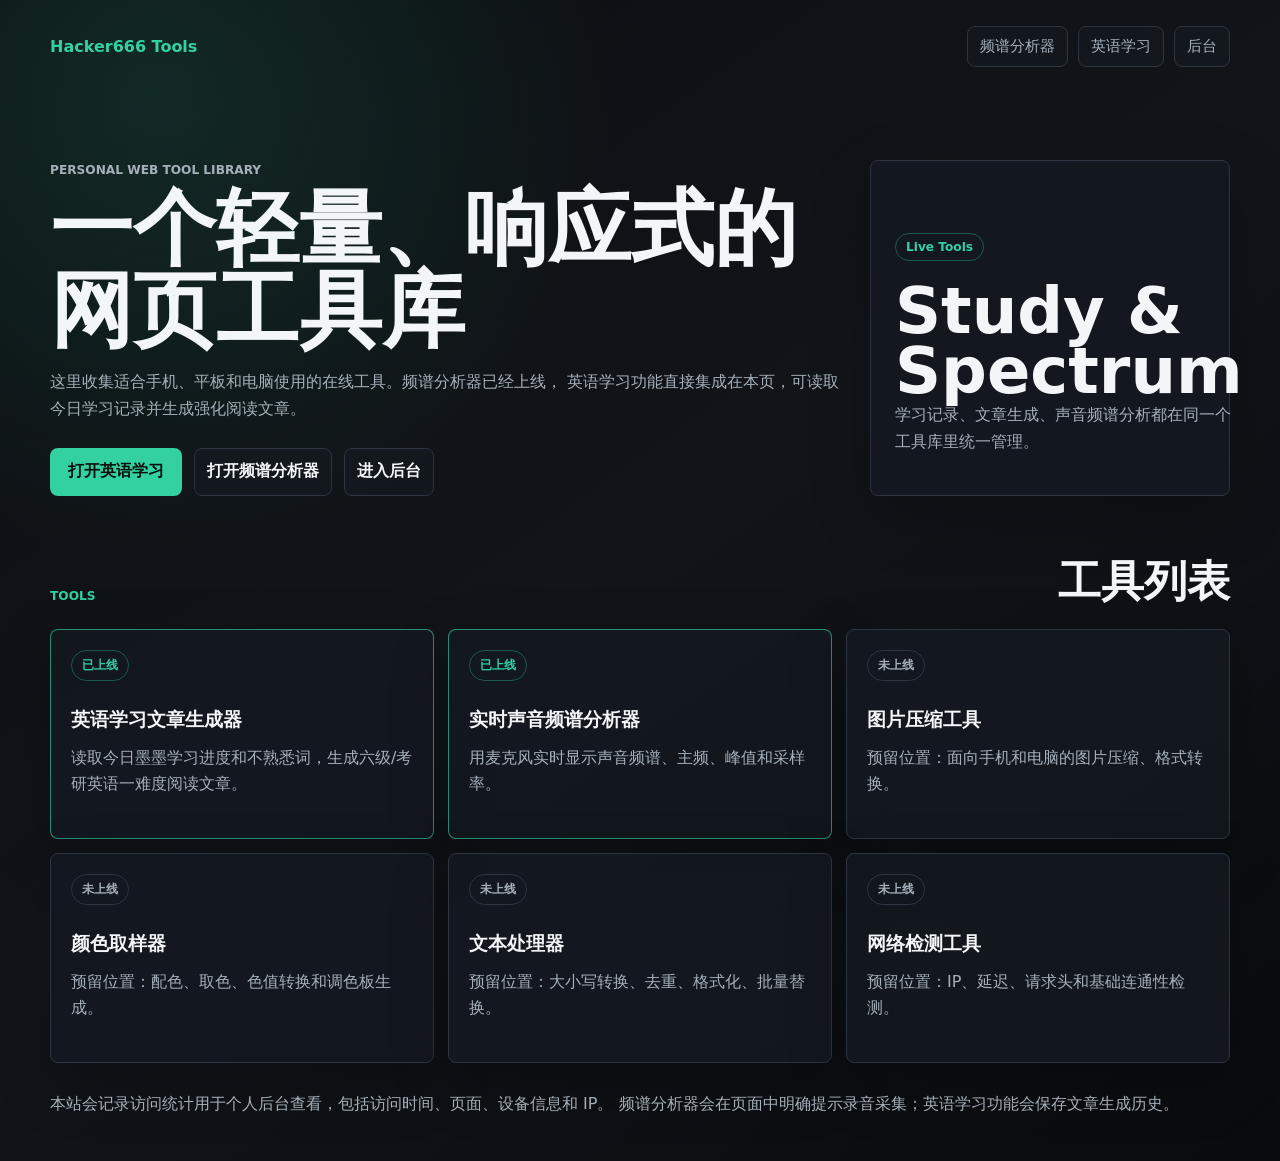
==== commit 29f2525b: "Fix HTML encoding regression" ====
--- a/index.html
+++ b/index.html
@@ -1,46 +1,46 @@
-﻿<!doctype html>
+<!doctype html>
 <html lang="zh-CN">
   <head>
     <meta charset="utf-8" />
     <meta name="viewport" content="width=device-width, initial-scale=1, viewport-fit=cover" />
     <meta
       name="description"
-      content="Hacker666 宸ュ叿搴擄紝鏀堕泦閫傚悎鎵嬫満銆佸钩鏉垮拰鐢佃剳浣跨敤鐨勫湪绾垮伐鍏枫€?
+      content="Hacker666 工具库，收集适合手机、平板和电脑使用的在线工具。"
     />
-    <title>Hacker666 宸ュ叿搴?/title>
-    <link rel="preload" href="./styles.css?v=20260514-5" as="style" />
-    <link rel="stylesheet" href="./styles.css?v=20260514-5" />
+    <title>Hacker666 工具库</title>
+    <link rel="preload" href="./styles.css?v=20260514-6" as="style" />
+    <link rel="stylesheet" href="./styles.css?v=20260514-6" />
   </head>
   <body>
     <header class="site-shell hero">
-      <nav class="nav" aria-label="涓诲鑸?>
+      <nav class="nav" aria-label="主导航">
         <a class="brand" href="./">Hacker666 Tools</a>
         <div class="nav-links">
-          <a href="./tools/audio-spectrum/">棰戣氨鍒嗘瀽鍣?/a>
-          <a href="./tools/english-learning/">鑻辫瀛︿範</a>
-          <a href="./admin.html">鍚庡彴</a>
+          <a href="./tools/audio-spectrum/">频谱分析器</a>
+          <a href="./tools/english-learning/">英语学习</a>
+          <a href="./admin.html">后台</a>
         </div>
       </nav>
 
       <section class="hero-grid" aria-labelledby="home-title">
         <div class="hero-copy">
           <p class="eyebrow">Personal Web Tool Library</p>
-          <h1 id="home-title">涓€涓交閲忋€佸搷搴斿紡鐨勭綉椤靛伐鍏峰簱</h1>
+          <h1 id="home-title">一个轻量、响应式的网页工具库</h1>
           <p>
-            杩欓噷鏀堕泦閫傚悎鎵嬫満銆佸钩鏉垮拰鐢佃剳浣跨敤鐨勫湪绾垮伐鍏枫€傞璋卞垎鏋愬櫒宸茬粡涓婄嚎锛?
-            鑻辫瀛︿範鍔熻兘鐩存帴闆嗘垚鍦ㄦ湰椤碉紝鍙鍙栦粖鏃ュ涔犺褰曞苟鐢熸垚寮哄寲闃呰鏂囩珷銆?
+            这里收集适合手机、平板和电脑使用的在线工具。频谱分析器已经上线，
+            英语学习功能直接集成在本页，可读取今日学习记录并生成强化阅读文章。
           </p>
           <div class="hero-actions">
-            <a class="primary-link" href="./tools/english-learning/">鎵撳紑鑻辫瀛︿範</a>
-            <a class="secondary-link" href="./tools/audio-spectrum/">鎵撳紑棰戣氨鍒嗘瀽鍣?/a>
-            <a class="secondary-link" href="./admin.html">杩涘叆鍚庡彴</a>
+            <a class="primary-link" href="./tools/english-learning/">打开英语学习</a>
+            <a class="secondary-link" href="./tools/audio-spectrum/">打开频谱分析器</a>
+            <a class="secondary-link" href="./admin.html">进入后台</a>
           </div>
         </div>
 
-        <div class="hero-panel" aria-label="褰撳墠宸ュ叿鐘舵€?>
+        <div class="hero-panel" aria-label="当前工具状态">
           <span class="panel-label">Live Tools</span>
           <strong>Study & Spectrum</strong>
-          <p>瀛︿範璁板綍銆佹枃绔犵敓鎴愩€佸０闊抽璋卞垎鏋愰兘鍦ㄥ悓涓€涓伐鍏峰簱閲岀粺涓€绠＄悊銆?/p>
+          <p>学习记录、文章生成、声音频谱分析都在同一个工具库里统一管理。</p>
         </div>
       </section>
     </header>
@@ -48,56 +48,56 @@
     <main class="site-shell">
       <section class="section-heading">
         <p class="eyebrow">Tools</p>
-        <h2>宸ュ叿鍒楄〃</h2>
+        <h2>工具列表</h2>
       </section>
 
-      <section class="tool-grid" aria-label="宸ュ叿鍒楄〃">
+      <section class="tool-grid" aria-label="工具列表">
         <a class="tool-card active" href="./tools/english-learning/">
-          <span class="status-pill">宸蹭笂绾?/span>
-          <h3>鑻辫瀛︿範鏂囩珷鐢熸垚鍣?/h3>
-          <p>璇诲彇浠婃棩澧ㄥⅷ瀛︿範杩涘害鍜屼笉鐔熸倝璇嶏紝鐢熸垚鍏骇/鑰冪爺鑻辫涓€闅惧害闃呰鏂囩珷銆?/p>
+          <span class="status-pill">已上线</span>
+          <h3>英语学习文章生成器</h3>
+          <p>读取今日墨墨学习进度和不熟悉词，生成六级/考研英语一难度阅读文章。</p>
         </a>
 
         <a class="tool-card active" href="./tools/audio-spectrum/">
-          <span class="status-pill">宸蹭笂绾?/span>
-          <h3>瀹炴椂澹伴煶棰戣氨鍒嗘瀽鍣?/h3>
-          <p>鐢ㄩ害鍏嬮瀹炴椂鏄剧ず澹伴煶棰戣氨銆佷富棰戙€佸嘲鍊煎拰閲囨牱鐜囥€?/p>
+          <span class="status-pill">已上线</span>
+          <h3>实时声音频谱分析器</h3>
+          <p>用麦克风实时显示声音频谱、主频、峰值和采样率。</p>
         </a>
 
         <article class="tool-card">
-          <span class="status-pill muted">鏈笂绾?/span>
-          <h3>鍥剧墖鍘嬬缉宸ュ叿</h3>
-          <p>棰勭暀浣嶇疆锛氶潰鍚戞墜鏈哄拰鐢佃剳鐨勫浘鐗囧帇缂┿€佹牸寮忚浆鎹€?/p>
+          <span class="status-pill muted">未上线</span>
+          <h3>图片压缩工具</h3>
+          <p>预留位置：面向手机和电脑的图片压缩、格式转换。</p>
         </article>
 
         <article class="tool-card">
-          <span class="status-pill muted">鏈笂绾?/span>
-          <h3>棰滆壊鍙栨牱鍣?/h3>
-          <p>棰勭暀浣嶇疆锛氶厤鑹层€佸彇鑹层€佽壊鍊艰浆鎹㈠拰璋冭壊鏉跨敓鎴愩€?/p>
+          <span class="status-pill muted">未上线</span>
+          <h3>颜色取样器</h3>
+          <p>预留位置：配色、取色、色值转换和调色板生成。</p>
         </article>
 
         <article class="tool-card">
-          <span class="status-pill muted">鏈笂绾?/span>
-          <h3>鏂囨湰澶勭悊鍣?/h3>
-          <p>棰勭暀浣嶇疆锛氬ぇ灏忓啓杞崲銆佸幓閲嶃€佹牸寮忓寲銆佹壒閲忔浛鎹€?/p>
+          <span class="status-pill muted">未上线</span>
+          <h3>文本处理器</h3>
+          <p>预留位置：大小写转换、去重、格式化、批量替换。</p>
         </article>
 
         <article class="tool-card">
-          <span class="status-pill muted">鏈笂绾?/span>
-          <h3>缃戠粶妫€娴嬪伐鍏?/h3>
-          <p>棰勭暀浣嶇疆锛欼P銆佸欢杩熴€佽姹傚ご鍜屽熀纭€杩為€氭€ф娴嬨€?/p>
+          <span class="status-pill muted">未上线</span>
+          <h3>网络检测工具</h3>
+          <p>预留位置：IP、延迟、请求头和基础连通性检测。</p>
         </article>
       </section>
     </main>
 
     <footer class="site-shell footer">
       <p>
-        鏈珯浼氳褰曡闂粺璁＄敤浜庝釜浜哄悗鍙版煡鐪嬶紝鍖呮嫭璁块棶鏃堕棿銆侀〉闈€佽澶囦俊鎭拰 IP銆?
-        棰戣氨鍒嗘瀽鍣ㄤ細鍦ㄩ〉闈腑鏄庣‘鎻愮ず褰曢煶閲囬泦锛涜嫳璇涔犲姛鑳戒細淇濆瓨鏂囩珷鐢熸垚鍘嗗彶銆?
+        本站会记录访问统计用于个人后台查看，包括访问时间、页面、设备信息和 IP。
+        频谱分析器会在页面中明确提示录音采集；英语学习功能会保存文章生成历史。
       </p>
     </footer>
 
-    <script src="./analytics.js?v=20260514-5" defer></script>
-    <script src="./register-sw.js?v=20260514-5" defer></script>
+    <script src="./analytics.js?v=20260514-6" defer></script>
+    <script src="./register-sw.js?v=20260514-6" defer></script>
   </body>
 </html>
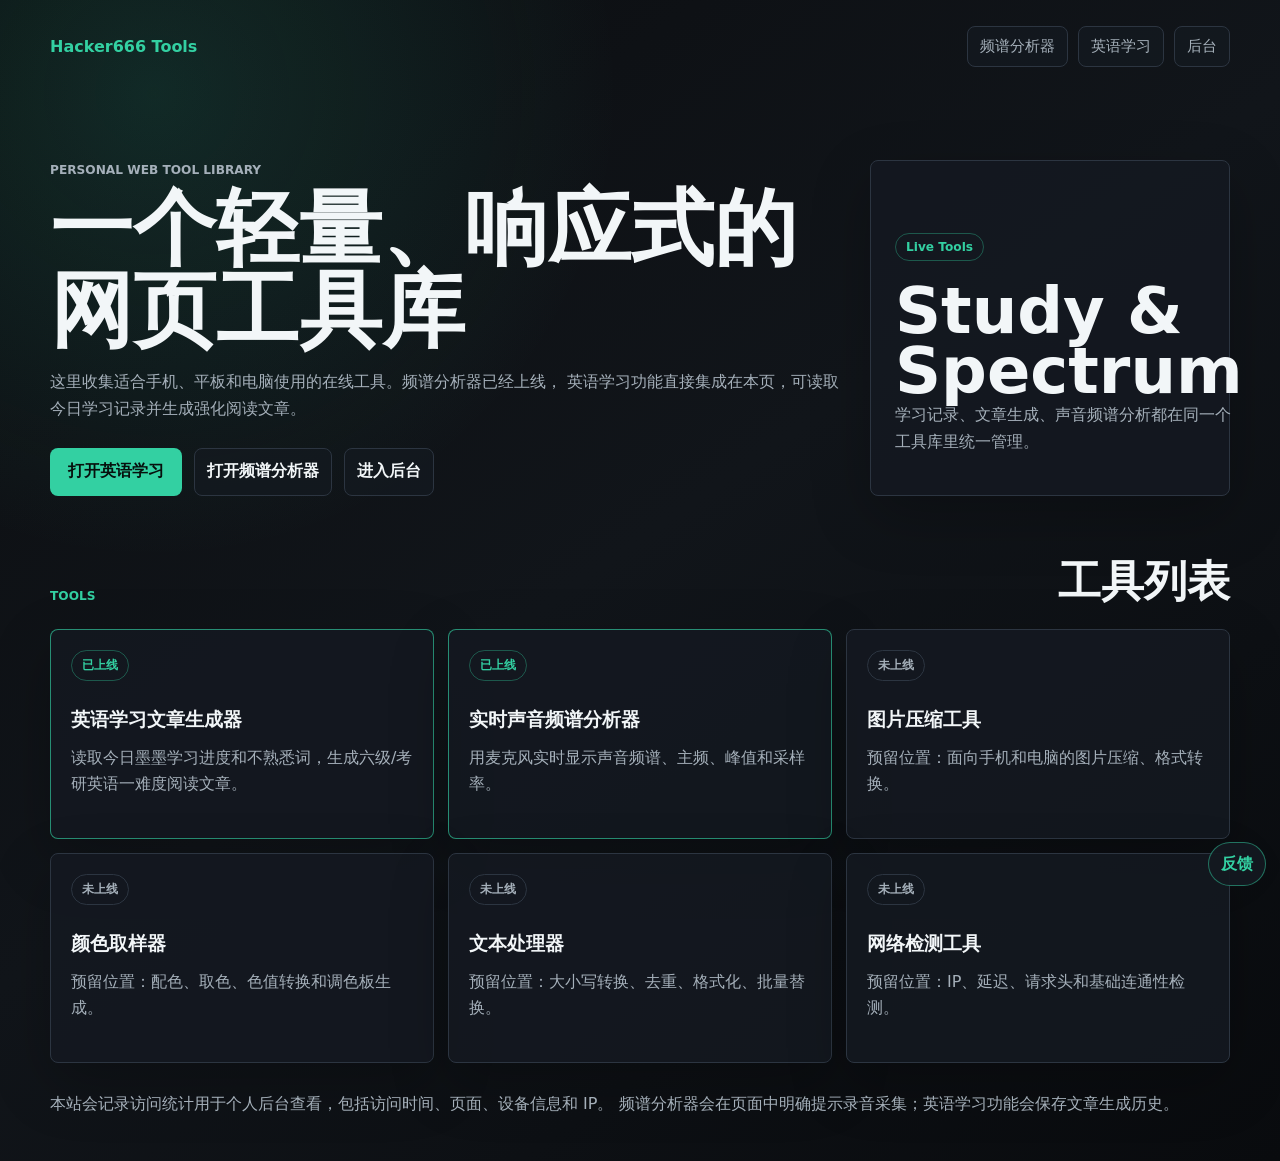
==== commit d2b8e46c: "Add feedback and maintenance controls" ====
--- a/index.html
+++ b/index.html
@@ -1,103 +1,103 @@
-<!doctype html>
-<html lang="zh-CN">
-  <head>
-    <meta charset="utf-8" />
-    <meta name="viewport" content="width=device-width, initial-scale=1, viewport-fit=cover" />
-    <meta
-      name="description"
-      content="Hacker666 工具库，收集适合手机、平板和电脑使用的在线工具。"
-    />
-    <title>Hacker666 工具库</title>
-    <link rel="preload" href="./styles.css?v=20260514-6" as="style" />
-    <link rel="stylesheet" href="./styles.css?v=20260514-6" />
-  </head>
-  <body>
-    <header class="site-shell hero">
-      <nav class="nav" aria-label="主导航">
-        <a class="brand" href="./">Hacker666 Tools</a>
-        <div class="nav-links">
-          <a href="./tools/audio-spectrum/">频谱分析器</a>
-          <a href="./tools/english-learning/">英语学习</a>
-          <a href="./admin.html">后台</a>
-        </div>
-      </nav>
-
-      <section class="hero-grid" aria-labelledby="home-title">
-        <div class="hero-copy">
-          <p class="eyebrow">Personal Web Tool Library</p>
-          <h1 id="home-title">一个轻量、响应式的网页工具库</h1>
-          <p>
-            这里收集适合手机、平板和电脑使用的在线工具。频谱分析器已经上线，
-            英语学习功能直接集成在本页，可读取今日学习记录并生成强化阅读文章。
-          </p>
-          <div class="hero-actions">
-            <a class="primary-link" href="./tools/english-learning/">打开英语学习</a>
-            <a class="secondary-link" href="./tools/audio-spectrum/">打开频谱分析器</a>
-            <a class="secondary-link" href="./admin.html">进入后台</a>
-          </div>
-        </div>
-
-        <div class="hero-panel" aria-label="当前工具状态">
-          <span class="panel-label">Live Tools</span>
-          <strong>Study & Spectrum</strong>
-          <p>学习记录、文章生成、声音频谱分析都在同一个工具库里统一管理。</p>
-        </div>
-      </section>
-    </header>
-
-    <main class="site-shell">
-      <section class="section-heading">
-        <p class="eyebrow">Tools</p>
-        <h2>工具列表</h2>
-      </section>
-
-      <section class="tool-grid" aria-label="工具列表">
-        <a class="tool-card active" href="./tools/english-learning/">
-          <span class="status-pill">已上线</span>
-          <h3>英语学习文章生成器</h3>
-          <p>读取今日墨墨学习进度和不熟悉词，生成六级/考研英语一难度阅读文章。</p>
-        </a>
-
-        <a class="tool-card active" href="./tools/audio-spectrum/">
-          <span class="status-pill">已上线</span>
-          <h3>实时声音频谱分析器</h3>
-          <p>用麦克风实时显示声音频谱、主频、峰值和采样率。</p>
-        </a>
-
-        <article class="tool-card">
-          <span class="status-pill muted">未上线</span>
-          <h3>图片压缩工具</h3>
-          <p>预留位置：面向手机和电脑的图片压缩、格式转换。</p>
-        </article>
-
-        <article class="tool-card">
-          <span class="status-pill muted">未上线</span>
-          <h3>颜色取样器</h3>
-          <p>预留位置：配色、取色、色值转换和调色板生成。</p>
-        </article>
-
-        <article class="tool-card">
-          <span class="status-pill muted">未上线</span>
-          <h3>文本处理器</h3>
-          <p>预留位置：大小写转换、去重、格式化、批量替换。</p>
-        </article>
-
-        <article class="tool-card">
-          <span class="status-pill muted">未上线</span>
-          <h3>网络检测工具</h3>
-          <p>预留位置：IP、延迟、请求头和基础连通性检测。</p>
-        </article>
-      </section>
-    </main>
-
-    <footer class="site-shell footer">
-      <p>
-        本站会记录访问统计用于个人后台查看，包括访问时间、页面、设备信息和 IP。
-        频谱分析器会在页面中明确提示录音采集；英语学习功能会保存文章生成历史。
-      </p>
-    </footer>
-
-    <script src="./analytics.js?v=20260514-6" defer></script>
-    <script src="./register-sw.js?v=20260514-6" defer></script>
-  </body>
-</html>
+<!doctype html>
+<html lang="zh-CN">
+  <head>
+    <meta charset="utf-8" />
+    <meta name="viewport" content="width=device-width, initial-scale=1, viewport-fit=cover" />
+    <meta
+      name="description"
+      content="Hacker666 工具库，收集适合手机、平板和电脑使用的在线工具。"
+    />
+    <title>Hacker666 工具库</title>
+    <link rel="preload" href="./styles.css?v=20260515-2" as="style" />
+    <link rel="stylesheet" href="./styles.css?v=20260515-2" />
+  </head>
+  <body>
+    <header class="site-shell hero">
+      <nav class="nav" aria-label="主导航">
+        <a class="brand" href="./">Hacker666 Tools</a>
+        <div class="nav-links">
+          <a href="./tools/audio-spectrum/">频谱分析器</a>
+          <a href="./tools/english-learning/">英语学习</a>
+          <a href="./admin.html">后台</a>
+        </div>
+      </nav>
+
+      <section class="hero-grid" aria-labelledby="home-title">
+        <div class="hero-copy">
+          <p class="eyebrow">Personal Web Tool Library</p>
+          <h1 id="home-title">一个轻量、响应式的网页工具库</h1>
+          <p>
+            这里收集适合手机、平板和电脑使用的在线工具。频谱分析器已经上线，
+            英语学习功能直接集成在本页，可读取今日学习记录并生成强化阅读文章。
+          </p>
+          <div class="hero-actions">
+            <a class="primary-link" href="./tools/english-learning/">打开英语学习</a>
+            <a class="secondary-link" href="./tools/audio-spectrum/">打开频谱分析器</a>
+            <a class="secondary-link" href="./admin.html">进入后台</a>
+          </div>
+        </div>
+
+        <div class="hero-panel" aria-label="当前工具状态">
+          <span class="panel-label">Live Tools</span>
+          <strong>Study & Spectrum</strong>
+          <p>学习记录、文章生成、声音频谱分析都在同一个工具库里统一管理。</p>
+        </div>
+      </section>
+    </header>
+
+    <main class="site-shell">
+      <section class="section-heading">
+        <p class="eyebrow">Tools</p>
+        <h2>工具列表</h2>
+      </section>
+
+      <section class="tool-grid" aria-label="工具列表">
+        <a class="tool-card active" href="./tools/english-learning/">
+          <span class="status-pill">已上线</span>
+          <h3>英语学习文章生成器</h3>
+          <p>读取今日墨墨学习进度和不熟悉词，生成六级/考研英语一难度阅读文章。</p>
+        </a>
+
+        <a class="tool-card active" href="./tools/audio-spectrum/">
+          <span class="status-pill">已上线</span>
+          <h3>实时声音频谱分析器</h3>
+          <p>用麦克风实时显示声音频谱、主频、峰值和采样率。</p>
+        </a>
+
+        <article class="tool-card">
+          <span class="status-pill muted">未上线</span>
+          <h3>图片压缩工具</h3>
+          <p>预留位置：面向手机和电脑的图片压缩、格式转换。</p>
+        </article>
+
+        <article class="tool-card">
+          <span class="status-pill muted">未上线</span>
+          <h3>颜色取样器</h3>
+          <p>预留位置：配色、取色、色值转换和调色板生成。</p>
+        </article>
+
+        <article class="tool-card">
+          <span class="status-pill muted">未上线</span>
+          <h3>文本处理器</h3>
+          <p>预留位置：大小写转换、去重、格式化、批量替换。</p>
+        </article>
+
+        <article class="tool-card">
+          <span class="status-pill muted">未上线</span>
+          <h3>网络检测工具</h3>
+          <p>预留位置：IP、延迟、请求头和基础连通性检测。</p>
+        </article>
+      </section>
+    </main>
+
+    <footer class="site-shell footer">
+      <p>
+        本站会记录访问统计用于个人后台查看，包括访问时间、页面、设备信息和 IP。
+        频谱分析器会在页面中明确提示录音采集；英语学习功能会保存文章生成历史。
+      </p>
+    </footer>
+
+    <script src="./analytics.js?v=20260515-2" defer></script>
+    <script src="./register-sw.js?v=20260515-2" defer></script>
+  </body>
+</html>
--- a/styles.css
+++ b/styles.css
@@ -41,9 +41,19 @@
   text-decoration: none;
 }
 
+a:focus-visible,
+button:focus-visible,
+input:focus-visible,
+select:focus-visible,
+textarea:focus-visible {
+  outline: 2px solid var(--primary);
+  outline-offset: 3px;
+}
+
 button,
 input,
-select {
+select,
+textarea {
   min-width: 0;
   font: inherit;
 }
@@ -237,6 +247,17 @@
 
 .tool-card.active {
   border-color: rgba(51, 208, 162, 0.65);
+}
+
+.nav-links a:hover,
+.secondary-link:hover,
+.back-link:hover,
+.tool-card.active:hover,
+.tool-card.active:focus-visible,
+.table-button:hover,
+.table-link:hover {
+  border-color: rgba(51, 208, 162, 0.55);
+  color: var(--primary);
 }
 
 .tool-card .status-pill {
@@ -443,7 +464,11 @@
 }
 
 select,
-input[type="password"] {
+textarea,
+input[type="password"],
+input[type="text"],
+input[type="email"],
+input[type="url"] {
   width: 100%;
   min-height: 42px;
   border: 1px solid var(--line);
@@ -451,6 +476,12 @@
   background: var(--panel-strong);
   color: var(--ink);
   padding: 0 12px;
+}
+
+textarea {
+  min-height: 88px;
+  padding: 12px;
+  resize: vertical;
 }
 
 .notice,
@@ -565,9 +596,117 @@
   width: 100%;
 }
 
+.config-panel {
+  border: 1px solid var(--line);
+  border-radius: 8px;
+  background: rgba(20, 25, 32, 0.72);
+  padding: clamp(14px, 2vw, 18px);
+}
+
+.config-grid {
+  display: grid;
+  grid-template-columns: minmax(0, 1fr) minmax(260px, 340px);
+  gap: 14px;
+  align-items: start;
+}
+
+.config-form {
+  display: grid;
+  grid-template-columns: repeat(2, minmax(0, 1fr));
+  gap: 12px;
+}
+
+.config-form label {
+  display: grid;
+  gap: 8px;
+  color: var(--muted);
+  font-size: 0.9rem;
+}
+
+.config-form input,
+.config-form textarea {
+  width: 100%;
+  min-height: 42px;
+  border: 1px solid var(--line);
+  border-radius: 8px;
+  background: var(--panel-strong);
+  color: var(--ink);
+  padding: 0 12px;
+}
+
+.config-form textarea {
+  min-height: 88px;
+  padding: 12px;
+}
+
+.full-field {
+  grid-column: 1 / -1;
+}
+
+.toggle-row {
+  align-content: center;
+  grid-template-columns: minmax(0, 1fr) auto;
+  min-height: 74px;
+  border: 1px solid var(--line);
+  border-radius: 8px;
+  background: var(--panel-strong);
+  padding: 12px;
+}
+
+.toggle-row input {
+  width: 22px;
+  height: 22px;
+  accent-color: var(--primary);
+}
+
+.config-actions {
+  display: flex;
+  flex-wrap: wrap;
+  gap: 10px;
+}
+
+.config-actions,
+.config-form .form-message {
+  grid-column: 1 / -1;
+}
+
+.config-summary {
+  display: grid;
+  gap: 10px;
+}
+
+.config-summary article {
+  border: 1px solid var(--line);
+  border-radius: 8px;
+  background: #0d1116;
+  padding: 12px;
+}
+
+.config-summary span {
+  display: block;
+  margin-bottom: 6px;
+  color: var(--muted);
+  font-size: 0.82rem;
+}
+
+.config-summary strong {
+  overflow-wrap: anywhere;
+}
+
+.pager {
+  display: flex;
+  flex-wrap: wrap;
+  align-items: center;
+  justify-content: flex-end;
+  gap: 10px;
+  margin-top: 10px;
+  color: var(--muted);
+  font-size: 0.9rem;
+}
+
 table {
   width: 100%;
-  min-width: 760px;
+  min-width: 840px;
   border-collapse: collapse;
   background: #0d1116;
 }
@@ -602,6 +741,60 @@
   color: var(--ink);
   padding: 0 10px;
   cursor: pointer;
+}
+
+.feedback-widget {
+  position: fixed;
+  right: max(14px, env(safe-area-inset-right));
+  bottom: max(14px, env(safe-area-inset-bottom));
+  z-index: 30;
+}
+
+.feedback-trigger {
+  min-width: 58px;
+  min-height: 44px;
+  border: 1px solid rgba(51, 208, 162, 0.5);
+  border-radius: 999px;
+  background: rgba(20, 25, 32, 0.94);
+  color: var(--primary);
+  font-weight: 850;
+  cursor: pointer;
+}
+
+.feedback-panel {
+  position: absolute;
+  right: 0;
+  bottom: 56px;
+  display: grid;
+  gap: 10px;
+  width: min(360px, calc(100vw - 28px));
+  border: 1px solid var(--line);
+  border-radius: 8px;
+  background: rgba(20, 25, 32, 0.98);
+  box-shadow: 0 18px 60px rgba(0, 0, 0, 0.42);
+  padding: 14px;
+}
+
+.feedback-panel > div {
+  display: flex;
+  align-items: center;
+  justify-content: space-between;
+  gap: 10px;
+}
+
+.feedback-panel > div button {
+  width: 32px;
+  height: 32px;
+  border: 1px solid var(--line);
+  border-radius: 50%;
+  background: var(--panel-strong);
+  color: var(--ink);
+  cursor: pointer;
+}
+
+.feedback-panel input,
+.feedback-panel textarea {
+  background: #0d1116;
 }
 
 .english-body {
@@ -1275,6 +1468,11 @@
     grid-template-columns: 1fr;
   }
 
+  .config-grid,
+  .config-form {
+    grid-template-columns: 1fr;
+  }
+
   .nav,
   .admin-header {
     align-items: stretch;
@@ -1356,6 +1554,25 @@
     grid-template-columns: 1fr;
     margin-top: 8px;
   }
+
+  .hero-actions > *,
+  .nav-links a,
+  .primary-button,
+  .secondary-button,
+  .secondary-link {
+    width: 100%;
+  }
+
+  .quiz-options label {
+    grid-template-columns: 18px 30px minmax(0, 1fr);
+    gap: 9px;
+    padding: 10px;
+  }
+
+  .option-key {
+    width: 26px;
+    height: 26px;
+  }
 }
 
 @media (orientation: landscape) and (max-height: 560px) and (min-width: 680px) {
--- a/styles.css
+++ b/styles.css
@@ -41,9 +41,19 @@
   text-decoration: none;
 }
 
+a:focus-visible,
+button:focus-visible,
+input:focus-visible,
+select:focus-visible,
+textarea:focus-visible {
+  outline: 2px solid var(--primary);
+  outline-offset: 3px;
+}
+
 button,
 input,
-select {
+select,
+textarea {
   min-width: 0;
   font: inherit;
 }
@@ -237,6 +247,17 @@
 
 .tool-card.active {
   border-color: rgba(51, 208, 162, 0.65);
+}
+
+.nav-links a:hover,
+.secondary-link:hover,
+.back-link:hover,
+.tool-card.active:hover,
+.tool-card.active:focus-visible,
+.table-button:hover,
+.table-link:hover {
+  border-color: rgba(51, 208, 162, 0.55);
+  color: var(--primary);
 }
 
 .tool-card .status-pill {
@@ -443,7 +464,11 @@
 }
 
 select,
-input[type="password"] {
+textarea,
+input[type="password"],
+input[type="text"],
+input[type="email"],
+input[type="url"] {
   width: 100%;
   min-height: 42px;
   border: 1px solid var(--line);
@@ -451,6 +476,12 @@
   background: var(--panel-strong);
   color: var(--ink);
   padding: 0 12px;
+}
+
+textarea {
+  min-height: 88px;
+  padding: 12px;
+  resize: vertical;
 }
 
 .notice,
@@ -565,9 +596,117 @@
   width: 100%;
 }
 
+.config-panel {
+  border: 1px solid var(--line);
+  border-radius: 8px;
+  background: rgba(20, 25, 32, 0.72);
+  padding: clamp(14px, 2vw, 18px);
+}
+
+.config-grid {
+  display: grid;
+  grid-template-columns: minmax(0, 1fr) minmax(260px, 340px);
+  gap: 14px;
+  align-items: start;
+}
+
+.config-form {
+  display: grid;
+  grid-template-columns: repeat(2, minmax(0, 1fr));
+  gap: 12px;
+}
+
+.config-form label {
+  display: grid;
+  gap: 8px;
+  color: var(--muted);
+  font-size: 0.9rem;
+}
+
+.config-form input,
+.config-form textarea {
+  width: 100%;
+  min-height: 42px;
+  border: 1px solid var(--line);
+  border-radius: 8px;
+  background: var(--panel-strong);
+  color: var(--ink);
+  padding: 0 12px;
+}
+
+.config-form textarea {
+  min-height: 88px;
+  padding: 12px;
+}
+
+.full-field {
+  grid-column: 1 / -1;
+}
+
+.toggle-row {
+  align-content: center;
+  grid-template-columns: minmax(0, 1fr) auto;
+  min-height: 74px;
+  border: 1px solid var(--line);
+  border-radius: 8px;
+  background: var(--panel-strong);
+  padding: 12px;
+}
+
+.toggle-row input {
+  width: 22px;
+  height: 22px;
+  accent-color: var(--primary);
+}
+
+.config-actions {
+  display: flex;
+  flex-wrap: wrap;
+  gap: 10px;
+}
+
+.config-actions,
+.config-form .form-message {
+  grid-column: 1 / -1;
+}
+
+.config-summary {
+  display: grid;
+  gap: 10px;
+}
+
+.config-summary article {
+  border: 1px solid var(--line);
+  border-radius: 8px;
+  background: #0d1116;
+  padding: 12px;
+}
+
+.config-summary span {
+  display: block;
+  margin-bottom: 6px;
+  color: var(--muted);
+  font-size: 0.82rem;
+}
+
+.config-summary strong {
+  overflow-wrap: anywhere;
+}
+
+.pager {
+  display: flex;
+  flex-wrap: wrap;
+  align-items: center;
+  justify-content: flex-end;
+  gap: 10px;
+  margin-top: 10px;
+  color: var(--muted);
+  font-size: 0.9rem;
+}
+
 table {
   width: 100%;
-  min-width: 760px;
+  min-width: 840px;
   border-collapse: collapse;
   background: #0d1116;
 }
@@ -602,6 +741,60 @@
   color: var(--ink);
   padding: 0 10px;
   cursor: pointer;
+}
+
+.feedback-widget {
+  position: fixed;
+  right: max(14px, env(safe-area-inset-right));
+  bottom: max(14px, env(safe-area-inset-bottom));
+  z-index: 30;
+}
+
+.feedback-trigger {
+  min-width: 58px;
+  min-height: 44px;
+  border: 1px solid rgba(51, 208, 162, 0.5);
+  border-radius: 999px;
+  background: rgba(20, 25, 32, 0.94);
+  color: var(--primary);
+  font-weight: 850;
+  cursor: pointer;
+}
+
+.feedback-panel {
+  position: absolute;
+  right: 0;
+  bottom: 56px;
+  display: grid;
+  gap: 10px;
+  width: min(360px, calc(100vw - 28px));
+  border: 1px solid var(--line);
+  border-radius: 8px;
+  background: rgba(20, 25, 32, 0.98);
+  box-shadow: 0 18px 60px rgba(0, 0, 0, 0.42);
+  padding: 14px;
+}
+
+.feedback-panel > div {
+  display: flex;
+  align-items: center;
+  justify-content: space-between;
+  gap: 10px;
+}
+
+.feedback-panel > div button {
+  width: 32px;
+  height: 32px;
+  border: 1px solid var(--line);
+  border-radius: 50%;
+  background: var(--panel-strong);
+  color: var(--ink);
+  cursor: pointer;
+}
+
+.feedback-panel input,
+.feedback-panel textarea {
+  background: #0d1116;
 }
 
 .english-body {
@@ -1275,6 +1468,11 @@
     grid-template-columns: 1fr;
   }
 
+  .config-grid,
+  .config-form {
+    grid-template-columns: 1fr;
+  }
+
   .nav,
   .admin-header {
     align-items: stretch;
@@ -1356,6 +1554,25 @@
     grid-template-columns: 1fr;
     margin-top: 8px;
   }
+
+  .hero-actions > *,
+  .nav-links a,
+  .primary-button,
+  .secondary-button,
+  .secondary-link {
+    width: 100%;
+  }
+
+  .quiz-options label {
+    grid-template-columns: 18px 30px minmax(0, 1fr);
+    gap: 9px;
+    padding: 10px;
+  }
+
+  .option-key {
+    width: 26px;
+    height: 26px;
+  }
 }
 
 @media (orientation: landscape) and (max-height: 560px) and (min-width: 680px) {
